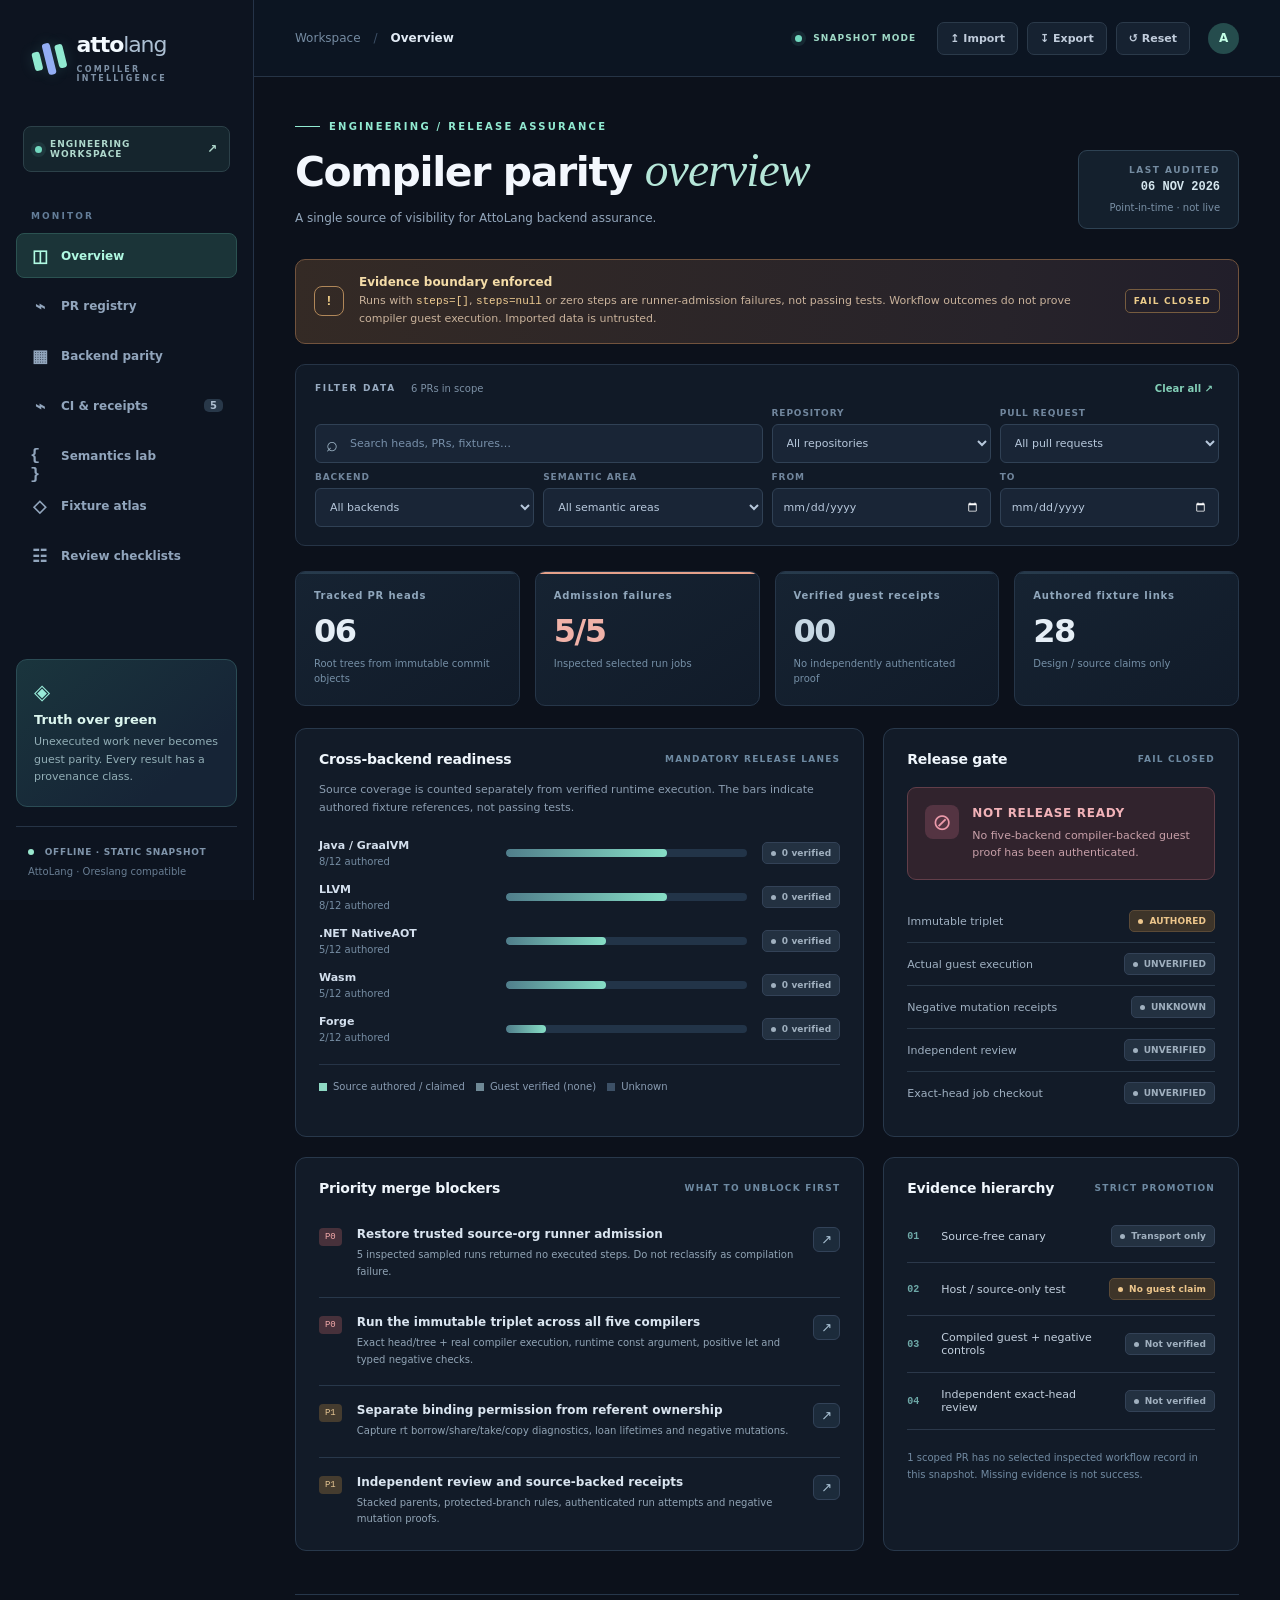
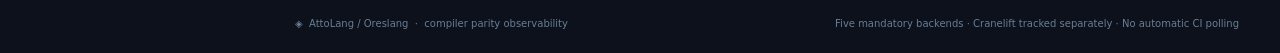
==== immutable-parity/index.html @ 13f642bb "feat(site): add fail-closed AttoLang immutable-default parity dashboard" ====
<!doctype html>
<html lang="en">
<head>
  <meta charset="UTF-8">
  <meta name="viewport" content="width=device-width,initial-scale=1">
  <meta name="theme-color" content="#0b111e">
  <meta name="description" content="AttoLang compiler parity command center. A fail-closed, point-in-time evidence dashboard for five compiler backends.">
  <title>AttoLang · Compiler Parity</title>
  <style>
:root{color-scheme:dark;--bg:#0c111b;--sidebar:#0d1420;--panel:#121b28;--panel2:#172230;--border:#263446;--faint:#6f839a;--muted:#91a4bb;--text:#ced9e8;--white:#f3f7fd;--mint:#91ead1;--cyan:#7cb9e3;--yellow:#eec681;--red:#e89da8;--font:'DM Sans',Inter,system-ui,-apple-system,sans-serif;--mono:'DM Mono',ui-monospace,Consolas,monospace}
*{box-sizing:border-box}html{scroll-behavior:smooth}body{margin:0;background:var(--bg);color:var(--text);font-family:var(--font);font-size:13px;min-width:320px}button,input,select{font:inherit}button{cursor:pointer}button:focus-visible,input:focus-visible,select:focus-visible,a:focus-visible{outline:2px solid var(--mint);outline-offset:3px}h1,h2,h3,p{margin:0}a{color:var(--mint);text-decoration:none}a:hover{text-decoration:underline}code,pre,.hash{font-family:var(--mono)}code{color:#b2dfd1}.shell{min-height:100vh;display:flex}.sidebar{width:254px;min-height:100vh;flex:none;position:sticky;top:0;align-self:flex-start;height:100vh;background:var(--sidebar);border-right:1px solid #253348;padding:33px 16px 23px;display:flex;flex-direction:column;z-index:30}.brand{display:flex;align-items:center;gap:11px;padding:1px 16px 43px}.brand strong{display:block;font-weight:800;font-size:22px;letter-spacing:-1.1px;line-height:1;color:#f3faff}.brand strong span{font-weight:500;color:#adc0d3}.brand small{font-size:8px;letter-spacing:2.2px;font-weight:800;color:#7e91a6;display:block;margin-top:9px}.brandmark{height:37px;width:37px;display:flex;align-items:center;justify-content:center;gap:4px;transform:rotate(-14deg)}.brandmark span{display:block;width:8px;background:var(--mint);border-radius:3px;box-shadow:0 0 14px #78dac42b}.brandmark span:nth-child(1){height:19px}.brandmark span:nth-child(2){height:32px;background:#94aef5}.brandmark span:nth-child(3){height:24px}.workspace-tag{margin:0 7px 39px;padding:12px 11px;font-size:9px;font-weight:800;letter-spacing:1px;border:1px solid #2c4149;border-radius:8px;background:#15252d;color:#afd8cc;display:flex;align-items:center;gap:8px}.pulse{display:inline-block;width:7px;height:7px;border-radius:50%;background:#72d8bf;box-shadow:0 0 0 4px #72d8bf19;flex:none}.mini-chevron{margin-left:auto;font-size:12px}.menu-caption{color:#637d98;font-size:9px;font-weight:800;letter-spacing:2.1px;padding:0 15px 12px}nav{display:flex;flex-direction:column;gap:5px}.nav-item{width:100%;border:1px solid transparent;border-radius:8px;background:none;color:#91a5bc;display:flex;gap:12px;align-items:center;padding:12px 13px;text-align:left;font-size:12px;font-weight:700}.nav-item:hover{background:#1b2a3b;color:white}.nav-item.active{background:#1b3438;border-color:#2b5251;color:#b0f9e2}.nav-item .nav-icon{height:19px;width:19px;display:inline-grid;place-items:center;font-family:var(--mono);font-size:17px}.nav-item small{margin-left:auto;background:#283849;padding:1px 6px;border-radius:5px;color:#aebed0}.sidebar-bottom{margin-top:auto}.side-card{background:linear-gradient(140deg,#1a353d,#162436 76%);border:1px solid #2b4c55;border-radius:11px;padding:20px 17px;color:#adc2ce}.side-card-icon{font-size:21px;color:#98ebd9;margin-bottom:8px}.side-card strong{display:block;color:#dcf6ef;margin-bottom:6px;font-size:13px}.side-card p{font-size:11px;line-height:1.6;color:#92aeb6}.sidebar-foot{border-top:1px solid var(--border);padding:20px 12px 0;margin-top:19px;font-size:9px;font-weight:800;letter-spacing:.65px;color:#7f94aa}.small-dot{display:inline-block;height:6px;width:6px;border-radius:100%;background:#9ae8ce;margin-right:7px}.sidebar-foot small{display:block;margin-top:9px;letter-spacing:0;font-weight:500;font-size:10px;color:#687d92}.main{flex:1;min-width:0}.topbar{height:77px;display:flex;justify-content:space-between;align-items:center;padding:0 clamp(20px,3.2vw,54px);background:#0e1623eb;border-bottom:1px solid var(--border);position:sticky;top:0;z-index:20;backdrop-filter:blur(12px)}.crumbs{display:flex;align-items:center;gap:13px;font-size:12px}.crumb-light{font-weight:500;color:#758ba2}.slash{color:#3d5067}.crumbs b{color:#e2ebf5}.top-right{display:flex;align-items:center;gap:9px}.top-badge{display:flex;align-items:center;gap:11px;font-size:9px;font-weight:800;letter-spacing:1.1px;color:#9fd9c6;margin-right:12px}.top-btn{color:#c0ccdb;border:1px solid #2b3a4a;border-radius:7px;background:#162231;padding:9px 12px;font-size:11px;font-weight:700}.top-btn:hover{background:#223144}.avatar{margin-left:9px;width:31px;height:31px;background:#254c4d;color:#c3ffe6;display:grid;place-items:center;border-radius:50%;font-size:12px;font-weight:800}.mobile-toggle{display:none}.content{max-width:1810px;margin:auto;padding:44px clamp(18px,3.2vw,54px) 25px}.heading{display:flex;justify-content:space-between;align-items:flex-end;gap:22px;margin-bottom:30px}.eyebrow{color:var(--mint);letter-spacing:2.25px;font-size:10px;font-weight:800;display:flex;align-items:center;gap:9px}.eyebrow-bar{height:1px;width:25px;background:var(--mint)}h1{font-size:clamp(28px,3.2vw,43px);letter-spacing:-1.4px;color:var(--white);line-height:1.11;margin-top:12px;font-weight:700}.serif-accent{font-family:'Instrument Serif',Georgia,serif;font-style:italic;font-size:1.16em;font-weight:400;color:#b5e6d8;letter-spacing:-.8px}.heading p{color:#93a6bb;font-size:12px;margin-top:12px;line-height:1.65}.heading-stamp{border:1px solid #2e4253;background:#14202d;border-radius:9px;padding:14px 18px;min-width:161px;text-align:right}.heading-stamp span{font-size:9px;letter-spacing:1.5px;font-weight:800;color:#748ba0;display:block}.heading-stamp strong{color:#d5e6ee;font-family:var(--mono);font-size:12px;display:block;margin:5px 0}.heading-stamp small{color:#7a90a6;font-size:10px}.warning{border:1px solid #72533d;background:linear-gradient(95deg,#342a25,#27232a 75%,#211e2a);border-radius:10px;padding:15px 18px;display:flex;gap:15px;align-items:center;margin-bottom:20px}.warning-glyph{width:30px;height:30px;border:1px solid #b08759;color:#f1ce88;border-radius:8px;display:grid;place-items:center;font-weight:800;font-family:var(--mono);flex:none}.warning strong{font-size:12px;color:#f4dca8;display:block;margin-bottom:3px}.warning p{font-size:11px;color:#c9b29b;line-height:1.6}.warning code{color:#f0cd94}.warning-state{font-size:9px;font-weight:800;letter-spacing:1.2px;color:#eccc8b;border:1px solid #765c3f;border-radius:5px;padding:6px 8px;margin-left:auto;white-space:nowrap}.filter-panel{background:#111a27;border:1px solid var(--border);padding:17px 19px 18px;border-radius:10px;margin-bottom:25px}.filter-panel-head{display:flex;align-items:center;justify-content:space-between;margin-bottom:13px}.filter-panel-head>div{display:flex;gap:15px;align-items:center}.filter-panel-head b{font-size:9px;letter-spacing:1.7px;color:#98abc1}.filter-panel-head span{font-size:10px;color:#7c90a5}.text-btn{border:0;background:none;color:#83cfb7;font-size:10px;font-weight:700}.filters{display:grid;grid-template-columns:minmax(175px,1.45fr) repeat(4,minmax(122px,1fr)) repeat(2,minmax(113px,.8fr));gap:9px}.filters label{min-width:0;position:relative}.filters label>span:not(.search-field span){font-size:9px;font-weight:700;color:#71869d;letter-spacing:.9px;display:block;margin-bottom:6px}.filters select,.filters input{background:#192536;color:#b7c8dc;border:1px solid #304155;border-radius:6px;outline:none;width:100%;height:39px;padding:0 10px;min-width:0;font-size:11px}.filters input[type='date']{color-scheme:dark}.search-field{align-self:end;position:relative}.search-field span{position:absolute;left:11px;top:8px;font-size:20px;line-height:24px;color:#9cb3c4}.search-field input{padding-left:34px}.filters input::placeholder{color:#7890aa}.metrics{display:grid;grid-template-columns:repeat(4,minmax(0,1fr));gap:15px;margin-bottom:22px}.metric{border:1px solid #263649;border-radius:10px;background:linear-gradient(145deg,#162332,#111b29);padding:21px 22px;min-height:133px;position:relative;overflow:hidden}.metric:before{content:'';position:absolute;top:0;left:0;right:0;height:2px;background:#5e89a33b}.metric.danger:before{background:#e5a18a}.metric-label{font-size:10px;letter-spacing:.8px;font-weight:750;color:#8fa6bb}.metric strong{display:block;color:#e5eef6;font-size:36px;line-height:1.16;letter-spacing:-1.5px;margin:12px 0 6px;font-weight:700}.metric.danger strong{color:#f1b3a9}.metric.muted strong{color:#c6d7e3}.metric-detail{font-size:10px;color:#758fa6;line-height:1.55}.dashboard-grid{display:grid;grid-template-columns:1.6fr 1fr;gap:19px}.surface{border:1px solid #28384b;border-radius:11px;background:var(--panel);min-width:0;padding:22px 23px}.surface.wide{min-width:0}.section-head{display:flex;align-items:center;justify-content:space-between;gap:14px;margin-bottom:14px}.section-head h2{font-size:14px;font-weight:750;letter-spacing:-.2px;color:#eff6fc}.section-head>span{font-size:9px;color:#6e8aa2;letter-spacing:1.2px;font-weight:800;text-align:right}.helper-text{color:#8b9db0;font-size:11px;line-height:1.65;margin-bottom:18px}.backend-bars{display:flex;flex-direction:column;gap:16px;margin-top:22px}.backend-bar-row{display:grid;grid-template-columns:minmax(122px,1fr) minmax(80px,1.4fr) auto;gap:15px;align-items:center}.backend-bar-name{display:flex;flex-direction:column;gap:4px;color:#d3dfed;font-size:11px;font-weight:700}.bar-sub{font-size:10px;color:#768da3;font-weight:400}.bar-track{height:8px;background:#223448;border-radius:5px;overflow:hidden}.bar-track span{display:block;height:100%;background:linear-gradient(90deg,#507e8b,#86dec6);border-radius:5px}.chip{display:inline-flex;gap:6px;align-items:center;white-space:nowrap;max-width:100%;font-weight:750;font-size:9px;letter-spacing:.1px;padding:5px 8px;border:1px solid transparent;border-radius:5px}.chip i{height:5px;width:5px;display:inline-block;background:currentColor;border-radius:50%;flex:none}.chip.unknown{background:#233141;color:#a0b0bf;border-color:#334257}.chip.bad{background:#3d2a33;color:#f4a8b6;border-color:#613e4d}.chip.warn{background:#3d3429;color:#edc68c;border-color:#5b4a37}.chip.info{background:#253b43;color:#95d4e4;border-color:#385765}.card-bottom-note{border-top:1px solid #263447;margin-top:21px;padding-top:16px;display:flex;gap:11px;flex-wrap:wrap;align-items:center;font-size:10px;color:#899cb2}.legend-box{height:8px;width:8px;display:inline-block;margin-right:-5px}.legend-box.authored{background:#8ed9c4}.legend-box.verified{background:#6f8996}.legend-box.notknown{background:#3c5066}.gate-hero{border:1px solid #623e49;background:#31232d;border-radius:9px;padding:17px;display:flex;align-items:flex-start;gap:13px;margin:20px 0}.gate-symbol{width:34px;height:34px;border-radius:8px;color:#eb9aaa;background:#543442;display:grid;place-items:center;font-size:23px;flex:none}.gate-hero strong{color:#f1b2b8;font-size:12px;letter-spacing:.7px}.gate-hero p{color:#c79fa8;font-size:11px;margin-top:7px;line-height:1.6}.gate-lines{display:flex;flex-direction:column}.keyline{display:flex;align-items:center;justify-content:space-between;gap:8px;padding:10px 0;border-bottom:1px solid #283747}.keyline:last-child{border:0}.keyline>span:first-child{color:#9fb0c1;font-size:11px}.below{margin-top:20px}.tasks{margin-top:5px}.task{display:flex;align-items:flex-start;gap:15px;border-bottom:1px solid #28384b;padding:17px 0}.task:last-child{border-bottom:0;padding-bottom:0}.priority{display:block;border-radius:4px;padding:4px 6px;font-size:9px;font-family:var(--mono);font-weight:500;flex:none;margin-top:1px}.priority.p0{color:#f4aaab;background:#47313b}.priority.p1{color:#e8c794;background:#453c2f}.task>div{flex:1}.task strong{display:block;color:#dae5f0;font-size:12px;margin-bottom:6px}.task p{color:#91a4b5;font-size:10px;line-height:1.65}.arrow-btn{background:#1c2b3b;color:#a9c1d4;border:1px solid #324258;border-radius:6px;padding:4px 7px}.hierarchy{display:flex;flex-direction:column}.hierarchy>div{display:grid;grid-template-columns:24px minmax(90px,1fr) auto;align-items:center;gap:10px;padding:15px 0;border-bottom:1px solid #2b384a}.hierarchy>div b{font-size:10px;font-family:var(--mono);color:#6ea9a8}.hierarchy>div span:not(.chip){font-size:11px;color:#c2cfdd}.fineprint{color:#718aa1;font-size:10px;line-height:1.65;margin-top:20px}.table-surface{padding:23px 0 12px}.table-surface>.section-head,.table-surface>.helper-text,.matrix-legend{margin-left:23px;margin-right:23px}.table-scroll{overflow:auto}.table-scroll table{width:100%;border-collapse:collapse;text-align:left;min-width:820px}.table-scroll th{font-size:9px;letter-spacing:1px;font-weight:800;color:#8093a9;background:#172432;padding:14px 15px;border-top:1px solid #304053;border-bottom:1px solid #304053}.table-scroll td{font-size:11px;padding:17px 15px;border-bottom:1px solid #263549;vertical-align:middle;color:#b6c5d4}.table-scroll tr:last-child td{border-bottom:0}.table-scroll tr.clickable{cursor:pointer}.table-scroll tr.clickable:hover td{background:#1b2938}.table-scroll td strong{display:block;color:#e2ebf3;font-size:11px;margin-bottom:3px;font-weight:750}.table-scroll td small{display:block;color:#7e94ac;font-size:10px;line-height:1.5;max-width:275px}.table-secondary{color:#8bd9c1;font-family:var(--mono)}.backend-tag{padding:5px 7px;background:#223343;border-radius:5px;color:#b8cede;display:inline-block;font-size:10px;white-space:nowrap}.hash{font-size:11px;color:#9cdbc9;font-weight:500;white-space:nowrap}.arrow-cell{color:#7bb8ac;font-size:16px}.slim-explainer{margin:17px 0 0;padding:16px;color:#8299ac;font-size:11px;border:1px solid #263b43;border-radius:8px;background:#15232d}.slim-explainer strong{color:#b6d9d2}.matrix-legend{display:flex;gap:9px;margin-bottom:18px;flex-wrap:wrap}.matrix-table{min-width:1050px!important}.matrix-table th:not(:first-child){text-align:center;min-width:115px}.matrix-table th small{display:block;font-size:8px;color:#678da1;margin-top:5px}.matrix-table td:not(:first-child){text-align:center}.matrix-table td:first-child{min-width:242px}.note-cards{display:grid;grid-template-columns:repeat(3,1fr);gap:17px;margin-top:18px}.note-cards>div{border:1px solid #2a3a48;background:#131e2c;border-radius:9px;padding:18px}.note-cards strong{display:block;font-size:11px;color:#e0ecf5;margin-bottom:8px}.note-cards p{font-size:10px;color:#8b9db0;line-height:1.6}.compact-metrics .metric{min-height:126px}.bad-number{font-family:var(--mono);color:#efacb5!important}.evidence-columns{display:grid;grid-template-columns:repeat(3,1fr);gap:18px;margin-top:19px}.evidence-columns .surface{min-height:225px}.empty-state{text-align:center;padding:20px 6px 14px}.empty-state>span{display:block;font-size:28px;color:#678d98;margin:0 auto 15px}.empty-state strong{color:#cadce7;display:block;font-size:12px}.empty-state p{color:#8da1b4;font-size:11px;line-height:1.6;margin-top:7px}.empty{padding:25px;text-align:center;color:#7e94a8}.semantics-intro{padding:26px 28px 28px;border:1px solid #34514e;border-radius:12px;background:radial-gradient(ellipse at right top,#20504b 0,#182f34 24%,#14242d 63%)}.intro-label{font-family:var(--mono);font-size:9px;color:#91dcca;letter-spacing:2px}.semantics-intro h2{font-size:27px;line-height:1.2;color:#eefaf6;letter-spacing:-.7px;margin:12px 0 10px}.semantics-intro em{font-family:'Instrument Serif',Georgia,serif;color:#a4f2dd;font-weight:400;font-size:1.15em}.semantics-intro>p{font-size:12px;color:#9cbdc2;line-height:1.7;max-width:760px}.equivalence-cards{display:grid;grid-template-columns:repeat(3,1fr);gap:14px;margin-top:25px}.eq-card{border:1px solid #375955;background:#182e34cb;border-radius:9px;padding:19px}.eq-num{font-size:9px;font-weight:800;letter-spacing:1px;color:#8ac0b4}.eq-card pre{background:#0f2026;border:1px solid #2b4f4b;padding:14px;margin:15px 0 12px;overflow:auto;border-radius:6px;color:#bfe9db;font-size:12px;white-space:pre-wrap}.eq-card p{font-size:10px;color:#a4bfc4;line-height:1.55;min-height:46px;margin-bottom:14px}.semantic-switch{display:flex;gap:6px;margin:16px 0;flex-wrap:wrap}.semantic-switch button{padding:9px 11px;background:#1e2b3a;border:1px solid #334253;border-radius:6px;color:#9db2c7;font-size:10px;font-weight:700}.semantic-switch button.selected{color:#bbf8e3;border-color:#47796e;background:#29453f}.semantic-detail{display:grid;grid-template-columns:1fr 1fr;gap:22px;align-items:center}.code-panel{background:#0c1622;border:1px solid #273c4d;border-radius:7px;overflow:hidden}.code-head{padding:10px 13px;display:flex;justify-content:space-between;background:#172536;border-bottom:1px solid #2a4153;color:#708ba1;font-size:9px;font-weight:800;letter-spacing:1px}.code-panel pre{color:#b9e8d4;padding:19px;font-size:11px;line-height:1.95;white-space:pre-wrap;overflow:auto;margin:0;min-height:155px}.semantic-text h3{color:#e4eff5;font-size:15px;margin-bottom:12px}.semantic-text p{color:#9fb2c3;font-size:11px;line-height:1.8}.semantic-expected{border-top:1px solid #2b3d4e;margin-top:24px;padding-top:13px;font-size:9px;font-weight:800;letter-spacing:1px;color:#7caeaa}.semantic-expected span{display:block;margin-top:8px;font-weight:500;letter-spacing:0;color:#c9a980;font-size:10px}.semantic-asserts>div{display:flex;gap:11px;align-items:flex-start;padding:13px 0;border-bottom:1px solid #27374a}.semantic-asserts>div:last-child{border:0}.semantic-asserts>div span{width:23px;height:23px;border-radius:6px;background:#24403d;color:#a0e8d6;display:grid;place-items:center;flex:none}.semantic-asserts>div:nth-child(n+3) span{background:#45303b;color:#efa5b2}.semantic-asserts strong{font-size:11px;display:block;margin-bottom:4px;color:#deebf1}.semantic-asserts p{font-size:10px;color:#89a0b4;line-height:1.5}.fixture-grid{display:grid;grid-template-columns:repeat(3,minmax(0,1fr));gap:13px;padding:0 23px 14px}.fixture-card{background:#172333;border:1px solid #2d4052;color:inherit;border-radius:9px;min-width:0;padding:18px;text-align:left;display:flex;flex-direction:column;min-height:238px}.fixture-card:hover{background:#203244;border-color:#47776d}.fixture-top{display:flex;justify-content:space-between;align-items:center;gap:8px}.fixture-id{font-size:10px;color:#8ed9c7;font-family:var(--mono)}.fixture-card h3{font-size:13px;color:#e0ebf6;margin:14px 0 13px}.fixture-card pre{font-size:10px;line-height:1.75;color:#c1d5d9;background:#0f1b28;padding:14px;border:1px solid #2c3d4d;border-radius:6px;white-space:pre-wrap;word-break:break-word;flex:1;margin:0}.fixture-bottom{display:flex;justify-content:space-between;gap:11px;color:#839eb1;font-size:10px;margin-top:14px}.fixture-bottom span:last-child{font-size:16px;color:#97d8cd}.checklist-intro{padding:19px;border:1px solid #315146;background:#142b2c;border-radius:9px;margin-bottom:19px;display:flex;justify-content:space-between;gap:17px;align-items:center}.checklist-intro strong{color:#d9f4ed;font-size:12px}.checklist-intro p{color:#8bbab4;font-size:11px;line-height:1.65;margin-top:6px}.checklist-grid{display:grid;grid-template-columns:repeat(2,minmax(0,1fr));gap:18px}.checklist{padding:22px}.checklist-top{display:flex;align-items:flex-start;justify-content:space-between;gap:10px}.checklist-icon{font-size:19px;color:#8ee3cc;margin-bottom:9px}.checklist h2{font-size:14px;color:#edf5fa}.checklist p{font-size:10px;color:#8fa3b6;margin-top:7px}.check-progress{height:4px;background:#28394b;border-radius:6px;overflow:hidden;margin:22px 0 10px}.check-progress span{background:#83d7ba;height:100%;display:block}.check-items{display:flex;flex-direction:column}.check-item{padding:13px 0;border-bottom:1px solid #283647;display:flex;gap:11px;align-items:flex-start;color:#b3c2d1;font-size:11px;line-height:1.6;cursor:pointer}.check-item:last-child{border:0}.check-item input{accent-color:#8ad9c3;margin:2px 0 0;flex:none}.check-item input:checked+span{color:#8ca6a1;text-decoration:line-through}footer{border-top:1px solid #27374b;padding-top:23px;margin-top:43px;display:flex;justify-content:space-between;gap:16px;color:#677e96;font-size:10px}.overlay{position:fixed;inset:0;background:#050a10c4;z-index:39;backdrop-filter:blur(3px)}[hidden]{display:none!important}.drawer{position:fixed;z-index:40;background:#101a28;width:min(530px,100vw);height:100vh;overflow:auto;top:0;right:0;box-shadow:-25px 0 75px #0008;border-left:1px solid #3a4d60}.drawer-open{overflow:hidden}.drawer-top{padding:22px 27px;display:flex;align-items:center;justify-content:space-between;border-bottom:1px solid #2c3c50}.drawer-kicker{font-family:var(--mono);color:#7da99e;font-size:10px;letter-spacing:1px}.close-btn{font-size:24px;line-height:1;background:#1b2d3e;color:#b9cbdb;border:1px solid #33475c;border-radius:8px;height:32px;width:34px}.drawer-body{padding:29px 27px 45px}.drawer-heading .drawer-breadcrumb{color:#77aeab;font-size:10px;letter-spacing:1px;font-weight:750}.drawer-heading h2{font-size:30px;color:#eff7fb;margin:12px 0}.drawer-heading p{color:#a5b7c7;font-size:13px;line-height:1.65;margin-bottom:17px}.detail-section{border-top:1px solid #2c3c50;padding-top:21px;margin-top:24px}.detail-section h3{font-size:13px;color:#e4f0f7;margin-bottom:16px}.detail-section>label{color:#91a2b5;font-size:10px;font-weight:750;letter-spacing:.7px;display:flex;justify-content:space-between;margin:17px 0 8px}.detail-section>label>span{color:#71899f;font-weight:500}.copy-value{padding:13px 12px;background:#0d1824;border:1px solid #2a3c4e;border-radius:7px;word-break:break-all;font-size:10px}.detail-fine{font-size:10px;color:#8da2b4;line-height:1.8;margin-top:14px}.blockers{padding-left:18px;margin:0;color:#b3c3d2;font-size:11px;line-height:2}.drawer-run{padding:13px;background:#1c2a3b;margin-bottom:8px;border-radius:7px}.drawer-run p{font-size:10px;color:#95a9b9;margin-top:6px}.drawer-actions{padding-top:28px}.drawer-actions a{display:inline-flex;padding:11px 14px;border-radius:8px;color:#0c2926;background:#93e7cf;font-weight:800;font-size:12px}.detail-rows{display:flex;flex-direction:column}.detail-rows div{display:flex;align-items:center;justify-content:space-between;gap:10px;padding:10px 0;border-bottom:1px solid #2b3e50}.detail-rows span{color:#98acbe;font-size:11px}.detail-rows b{font-size:10px;color:#dbe7f3;max-width:60%;text-align:right}.drawer-code pre{min-height:70px}.fixture-association{display:flex;align-items:center;justify-content:space-between;padding:13px 0;border-bottom:1px solid #2a3d50;gap:10px}.fixture-association strong,.fixture-association small{display:block}.fixture-association strong{font-size:11px}.fixture-association small{font-size:10px;color:#819aae;margin-top:4px}.toast{position:fixed;bottom:27px;left:50%;transform:translate(-50%,30px);background:#25483f;color:#dbfff3;border:1px solid #4c8a77;border-radius:8px;padding:13px 18px;z-index:50;opacity:0;pointer-events:none;transition:all .2s;font-size:12px;box-shadow:0 14px 45px #0008}.toast.show{opacity:1;transform:translate(-50%,0)}
@media(max-width:1380px){.filters{grid-template-columns:repeat(4,minmax(0,1fr))}.search-field{grid-column:span 2}.metric{padding:18px}.metric strong{font-size:32px}}@media(max-width:1100px){.sidebar{width:218px;padding-left:12px;padding-right:12px}.dashboard-grid{grid-template-columns:1fr}.evidence-columns{grid-template-columns:1fr 1fr}.fixture-grid{grid-template-columns:1fr 1fr}.semantic-detail{grid-template-columns:1fr 1fr}.heading-stamp{min-width:130px}.top-badge{display:none}}@media(max-width:940px){.sidebar{position:fixed;left:0;top:0;bottom:0;transform:translateX(-100%);transition:transform .2s;width:255px}.sidebar.open{transform:translateX(0);box-shadow:15px 0 50px #0009}.mobile-toggle{display:inline-block;background:#1e2d3c;border:1px solid #334758;color:#b0c7cf;border-radius:6px;padding:6px 10px}.topbar{height:68px}.content{padding-top:28px}.top-badge{display:none}}@media(max-width:690px){.heading{align-items:flex-start}.heading-stamp{display:none}.content{padding:24px 17px}.filters{grid-template-columns:1fr 1fr}.search-field{grid-column:span 2}.metrics{grid-template-columns:1fr 1fr}.metric{min-height:115px}.metric strong{font-size:27px}.equivalence-cards{grid-template-columns:1fr}.semantic-detail{grid-template-columns:1fr}.evidence-columns{grid-template-columns:1fr}.fixture-grid{grid-template-columns:1fr}.note-cards{grid-template-columns:1fr}.checklist-grid{grid-template-columns:1fr}.topbar{padding:0 15px}.top-right{gap:5px}.top-btn{padding:8px;font-size:11px}.top-btn span{display:none}.avatar{display:none}.warning-state{display:none}.warning{align-items:flex-start}.backend-bar-row{grid-template-columns:115px minmax(40px,1fr) auto;gap:8px}.card-bottom-note{gap:9px}.checklist-intro{align-items:flex-start;flex-direction:column}footer{flex-direction:column}.semantics-intro{padding:20px}.semantics-intro h2{font-size:25px}}@media(max-width:430px){.metrics{gap:8px}.metric{padding:13px}.metric-label{font-size:9px}.metric-detail{font-size:9px}.filters{gap:8px}.surface{padding:16px}.table-surface{padding:20px 0 8px}.table-surface>.section-head,.table-surface>.helper-text,.matrix-legend{margin-left:15px;margin-right:15px}.fixture-grid{padding:0 14px 12px}.brand{padding-bottom:31px}}

</style>
</head>
<body>
<div class="shell">
  <aside id="sidebar" class="sidebar" aria-label="Main navigation">
    <div class="brand"><div class="brandmark"><span></span><span></span><span></span></div><div><strong>atto<span>lang</span></strong><small>COMPILER INTELLIGENCE</small></div></div>
    <div class="workspace-tag"><span class="pulse"></span> ENGINEERING WORKSPACE <span class="mini-chevron">↗</span></div>
    <div class="menu-caption">MONITOR</div>
    <nav id="nav" aria-label="Dashboard pages"></nav>
    <div class="sidebar-bottom">
      <div class="side-card"><div class="side-card-icon">◈</div><strong>Truth over green</strong><p>Unexecuted work never becomes guest parity. Every result has a provenance class.</p></div>
      <div class="sidebar-foot"><span class="small-dot"></span> OFFLINE · STATIC SNAPSHOT <small>AttoLang · Oreslang compatible</small></div>
    </div>
  </aside>
  <main class="main">
    <header class="topbar">
      <div class="crumbs"><button class="mobile-toggle" id="menuToggle" aria-label="Toggle menu">☰</button><span class="crumb-light">Workspace</span><span class="slash">/</span><b id="crumb">Overview</b></div>
      <div class="top-right"><span class="top-badge"><span class="pulse"></span> SNAPSHOT MODE</span><button id="importBtn" class="top-btn" title="Import an untrusted JSON snapshot">↥ <span>Import</span></button><button id="exportBtn" class="top-btn" title="Export this filtered dataset">↧ <span>Export</span></button><button id="resetBtn" class="top-btn reset-btn">↺ <span>Reset</span></button><div class="avatar" title="AttoLang engineering workspace">A</div><input type="file" id="importFile" accept="application/json,.json" hidden></div>
    </header>
    <div class="content">
      <section class="heading"><div><div class="eyebrow"><span class="eyebrow-bar"></span> ENGINEERING / RELEASE ASSURANCE</div><h1 id="pageTitle">Compiler parity <span class="serif-accent">overview</span></h1><p id="pageDescription">One evidence surface for compiler heads, CI execution and language semantics.</p></div><div class="heading-stamp"><span>LAST AUDITED</span><strong>06 NOV 2026</strong><small>Point-in-time · not live</small></div></section>
      <div class="warning" role="note"><div class="warning-glyph">!</div><div><strong>Evidence boundary enforced</strong><p>Runs with <code>steps=[]</code>, <code>steps=null</code> or zero steps are runner-admission failures, not passing tests. Workflow outcomes do not prove compiler guest execution. Imported data is untrusted.</p></div><span class="warning-state">FAIL CLOSED</span></div>
      <section class="filter-panel" aria-label="Global filters"><div class="filter-panel-head"><div><b>FILTER DATA</b><span id="filterCount">All records</span></div><button id="clearFilters" class="text-btn">Clear all ↗</button></div><div class="filters"><label class="search-field"><span>⌕</span><input id="searchFilter" type="search" placeholder="Search heads, PRs, fixtures…" aria-label="Search"></label><label><span>REPOSITORY</span><select id="repoFilter"></select></label><label><span>PULL REQUEST</span><select id="prFilter"></select></label><label><span>BACKEND</span><select id="backendFilter"></select></label><label><span>SEMANTIC AREA</span><select id="areaFilter"></select></label><label><span>FROM</span><input type="date" id="fromFilter"></label><label><span>TO</span><input type="date" id="toFilter"></label></div></section>
      <section id="view" aria-live="polite"></section>
      <footer><div>◈ &nbsp;AttoLang / Oreslang &nbsp;·&nbsp; compiler parity observability</div><div>Five mandatory backends · Cranelift tracked separately · No automatic CI polling</div></footer>
    </div>
  </main>
</div>
<div class="overlay" id="overlay" hidden></div>
<aside class="drawer" id="drawer" hidden aria-label="Evidence detail" role="dialog" aria-modal="true"><div id="drawerContent"></div></aside>
<div class="toast" id="toast" role="status" aria-live="polite"></div>
<script>
/* Shared, dependency-free evidence policy. Fail closed, including on untrusted imports. */
(function(root){
  'use strict';
  function isSha(x){return typeof x==='string'&&/^[0-9a-f]{40}$/i.test(x)}
  function day(x){if(typeof x!=='string'||!/^[0-9]{4}-[0-9]{2}-[0-9]{2}$/.test(x))return null;const d=new Date(x+'T00:00:00.000Z');return Number.isFinite(+d)&&d.toISOString().slice(0,10)===x?x:null}
  function classifyJob(job){
    if(!job||!Object.prototype.hasOwnProperty.call(job,'steps'))return {code:'UNINSPECTED',label:'Steps uninspected',kind:'unknown'};
    const steps=job.steps;
    if(steps===null||steps===0||(Array.isArray(steps)&&steps.length===0))return {code:'RUNNER_ADMISSION_FAILURE',label:'Runner admission failed',kind:'bad'};
    if(!Array.isArray(steps))return {code:'INVALID_STEP_RECORD',label:'Invalid step record',kind:'bad'};
    if(steps.some(s=>!s||typeof s!=='object'))return {code:'INVALID_STEP_RECORD',label:'Invalid step record',kind:'bad'};
    const started=steps.filter(s=>typeof s.started_at==='string'&&Number.isFinite(Date.parse(s.started_at))).length;
    if(started===0)return {code:'STEP_RECORDS_ONLY',label:'Unverified execution',kind:'warn'};
    if(started!==steps.length)return {code:'PARTIAL_STEP_RECORDS',label:'Partial execution records',kind:'warn'};
    return {code:'STEPS_EXECUTED_ONLY',label:'Steps observed · guest unverified',kind:'info'};
  }
  function classifyRun(run){
    if(!run||!Array.isArray(run.jobs)||run.jobs.length===0)return {code:'UNINSPECTED',label:'Jobs uninspected',kind:'unknown'};
    const classes=run.jobs.map(classifyJob);
    if(classes.some(s=>s.code==='RUNNER_ADMISSION_FAILURE'))return {code:'RUNNER_ADMISSION_FAILURE',label:'Runner admission failed',kind:'bad'};
    if(classes.some(s=>s.kind==='bad'))return {code:'INVALID_STEP_RECORD',label:'Invalid job evidence',kind:'bad'};
    if(classes.some(s=>s.kind==='unknown'))return {code:'UNINSPECTED',label:'Jobs uninspected',kind:'unknown'};
    if(classes.some(s=>s.kind==='warn'))return {code:'PARTIAL',label:'Execution not established',kind:'warn'};
    return {code:'STEPS_EXECUTED_ONLY',label:'Steps observed · guest unverified',kind:'info'};
  }
  function receiptStatus(r){
    // No remote attestation channel exists on this static site. A JSON file can only assert claims.
    if(!r)return {code:'MISSING',label:'No authenticated receipt',kind:'unknown'};
    return {code:'UNTRUSTED_CLAIM',label:'Imported receipt claim · unverified',kind:'warn'};
  }
  function prGate(p, runs){
    if(!p||!isSha(p.head)||!isSha(p.tree))return {code:'BLOCKED',label:'Identity not established',kind:'bad'};
    if(p.draft||p.mergeable===false)return {code:'BLOCKED',label:'Review / merge blocked',kind:'bad'};
    if(!runs||!runs.length||runs.some(r=>classifyRun(r).code!=='STEPS_EXECUTED_ONLY'))return {code:'BLOCKED',label:'CI evidence blocked',kind:'bad'};
    return {code:'REVIEW_REQUIRED',label:'Guest + review unverified',kind:'warn'};
  }
  const exposed={isSha,day,classifyJob,classifyRun,receiptStatus,prGate};
  if(typeof module!=='undefined'&&module.exports)module.exports=exposed;
  root.ATTO_POLICY=exposed;
})(typeof window!=='undefined'?window:globalThis);

</script>
<script>
/* Connected-GitHub metadata checked 2026-11-06 (UTC). Frozen snapshot, not a live polling result.
   Heads and trees were read separately via GitHub PR metadata + git commit tree objects.
   Workflow rows are selected inspected samples, not exhaustive Actions history. */
window.ATTO_DATA={
  schemaVersion:2,
  snapshotDate:'2026-11-06',
  snapshotSource:'GitHub-connected PR metadata, Git root-tree GET and selected workflow-job GET. No independent source checkout or guest attestation.',
  backends:[
    {id:'java',name:'Java / GraalVM',label:'JVM & native-image',kind:'mandatory'},
    {id:'llvm',name:'LLVM',label:'Native codegen',kind:'mandatory'},
    {id:'net',name:'.NET NativeAOT',label:'CIL & AOT',kind:'mandatory'},
    {id:'wasm',name:'Wasm',label:'wasm32 runtime',kind:'mandatory'},
    {id:'forge',name:'Forge',label:'Independent compiler',kind:'mandatory'},
    {id:'cranelift',name:'Cranelift',label:'Distinct optional lane',kind:'optional'}
  ],
  prs:[
    {id:'java-2577',repo:'ores-truffle-oreslang/oreslang-source.java',pr:2577,backend:'java',area:'Immutable bindings',title:'Graal runtime-const triplet, mutable-let guest and semantic readonly diagnostics',head:'12e3437acd65d54522ee4f6fa06d1e38394254fa',tree:'4bd5907144aad97a7225fd486e91e53ab9d95b4a',updated:'2026-11-06T22:01:02Z',draft:true,mergeable:true,parent:'Java #2449',coverage:['idb-01','idb-02','idb-03','idb-04','idb-05','idb-06','idb-07','idb-08'],next:'Execute exact-head Graal JUnit guest with runtime initializer and negative checker diagnostics.'},
    {id:'llvm-1451',repo:'ores-truffle-oreslang/oreslang-source.llvm',pr:1451,backend:'llvm',area:'Immutable bindings',title:'Immutable diagnostic oracle plus runtime-const linked guest',head:'774f3932b486b88bad8a111d07b0913166e25e40',tree:'8ea8af445347ab1af2bf12dfea8089fbe426aea8',updated:'2026-11-06T22:01:29Z',draft:true,mergeable:true,parent:'LLVM #1301',coverage:['idb-01','idb-02','idb-03','idb-04','idb-05','idb-06','idb-07','idb-08'],next:'Run real parser → IR → Clang link → executable with dynamic runtime const and checked rejection diagnostics.'},
    {id:'net-377',repo:'ores-truffle-oreslang/oreslang-source.net',pr:377,backend:'net',area:'Immutable bindings',title:'Runtime const and readonly equivalence in structured CFG/CIL interpreter',head:'edf1866b907ab5c194fb95c9113aeba08149e8d1',tree:'d036811e511bcfc7560a3532a2fa3cdd5a3a6cab',updated:'2026-11-06T22:03:12Z',draft:true,mergeable:true,parent:'.NET #282',coverage:['idb-01','idb-02','idb-03','idb-04','idb-08'],next:'Execute structured CIL runtime-const tests and distinct NativeAOT binary proof; tests are not production semantics.'},
    {id:'wasm-400',repo:'ores-truffle-oreslang/oreslang-source.wasm',pr:400,backend:'wasm',area:'Immutable bindings',title:'Runtime const guest, mutable let and semantic readonly diagnostics',head:'2b74b28223f2df68a03a9adb513da62ccb587fb9',tree:'91f6b14ea4274796d0ca738105fe414df61ce182',updated:'2026-11-06T22:01:04Z',draft:true,mergeable:true,parent:'Merged Wasm #227',coverage:['idb-01','idb-04','idb-05','idb-06','idb-08'],next:'Require real pinned LLVM compiler; run Wasm guest 8n runtime-const and 8n mutable-let controls.'},
    {id:'forge-171',repo:'ores-truffle-oreslang/oreslang-source.forge',pr:171,backend:'forge',area:'Immutable bindings',title:'Immutable i64 locals, native calls and parity ledger',head:'98f2dee45bec71056310785deb1db1e58cb42129',tree:'0f73a760b4879c78ad8353166bcb389d5ffc7e74',updated:'2026-11-06T22:02:53Z',draft:true,mergeable:false,parent:'Standalone Forge compiler lane',coverage:['idb-01','idb-05'],next:'Reconcile with current main, run independent Forge compiler source tests and native guest; do not substitute Cranelift.'},
    {id:'conf-490',repo:'ores-truffle-oreslang/oreslang-platform-conformance',pr:490,backend:'multi',area:'Immutable bindings',title:'Runtime const, independent Forge lane and exact-head immutable receipts',head:'ab01c1ca2c955f759743e66367d2ef29099df1d4',tree:'418379ad0412c339b083bfc3eb3b346b41c8d901',updated:'2026-11-06T21:59:26Z',draft:true,mergeable:true,parent:'Conformance contract',coverage:['idb-01','idb-02','idb-03','idb-04','idb-05','idb-06','idb-07','idb-08','idb-11'],next:'Validate canonical 32-case corpus, kill forged receipt mutations, and require independent exact-head guest proofs.'}
  ],
  runs:[
    {id:'run-java',prId:'java-2577',run:42301296139,job:128179468736,name:'Graal conformance contract',jobName:'conformance',conclusion:'failure',attempt:null,headVerified:false,sourceCheckout:false,kind:'COMPILER_CANDIDATE',jobs:[{id:128179468736,name:'conformance',steps:null}]},
    {id:'run-llvm',prId:'llvm-1451',run:42301417144,job:128179867783,name:'LLVM compiler and native execution',jobName:'llvm-smoke',conclusion:'failure',attempt:null,headVerified:false,sourceCheckout:false,kind:'COMPILER_CANDIDATE',jobs:[{id:128179867783,name:'llvm-smoke',steps:null}]},
    {id:'run-net',prId:'net-377',run:42300694859,job:128177383981,name:'Strict .NET Linux x64 Native AOT',jobName:'linux-x64-compiler-and-app',conclusion:'failure',attempt:null,headVerified:false,sourceCheckout:false,kind:'COMPILER_CANDIDATE',jobs:[{id:128177383981,name:'linux-x64-compiler-and-app',steps:null}]},
    {id:'run-wasm',prId:'wasm-400',run:42301327153,job:128179571308,name:'Wasmtime AOT draft checks',jobName:'aot',conclusion:'failure',attempt:null,headVerified:false,sourceCheckout:false,kind:'COMPILER_CANDIDATE',jobs:[{id:128179571308,name:'aot',steps:null}]},
    {id:'run-conf',prId:'conf-490',run:42301160375,job:128179015589,name:'five-backend-scalar-receipt-host-only',jobName:'structural-receipts',conclusion:'failure',attempt:null,headVerified:false,sourceCheckout:false,kind:'HOST_ONLY',jobs:[{id:128179015589,name:'structural-receipts',steps:null}]}
  ],
  fixtures:[
    {id:'idb-01',label:'Implicit immutable local',area:'Immutable bindings',expect:'Accept · prints 7',kind:'positive',source:'int x = 7;\nprint(x);',description:'Typed declaration defaults to immutable binding.'},
    {id:'idb-02',label:'Inferred const local',area:'Immutable bindings',expect:'Accept · prints 7',kind:'positive',source:'const x = 7;\nprint(x);',description:'Explicit const is equivalent to typed implicit immutable binding.'},
    {id:'idb-03',label:'Typed const local',area:'Immutable bindings',expect:'Accept · prints 7',kind:'positive',source:'const int x = 7;\nprint(x);',description:'Type annotation does not add another mutability mode.'},
    {id:'idb-04',label:'Explicit mutable rebinding',area:'Rebinding / let',expect:'Accept · prints 8',kind:'positive',source:'let int x = 7;\nx = 8;\nprint(x);',description:'Only explicit mutable binding permits reassignment; the referent remains distinct.'},
    {id:'idb-05',label:'Implicit readonly reassign',area:'Rebinding / let',expect:'Compile-time reject',kind:'negative',source:'int x = 7;\nx = 8;',description:'Reject in semantic checker; generic syntax rejection is insufficient.'},
    {id:'idb-06',label:'Inferred const reassign',area:'Rebinding / let',expect:'Compile-time reject',kind:'negative',source:'const x = 7;\nx = 8;',description:'Do not confuse readonly local with constexpr value.'},
    {id:'idb-07',label:'Typed const reassign',area:'Rebinding / let',expect:'Compile-time reject',kind:'negative',source:'const int x = 7;\nx = 8;',description:'Requires stable readonly diagnostic, no guest artifact.'},
    {id:'idb-08',label:'Runtime initializer of const',area:'Runtime const',expect:'Accept · result 8 from argument 7',kind:'positive',source:'// runtime_input is a function parameter\nconst y = runtime_input + 1;\nreturn y;',description:'Const means no rebinding, not compile-time-evaluable initializer.'},
    {id:'idb-09',label:'Binding ≠ mutable referent',area:'Referent mutability',expect:'Ownership-dependent · unverified',kind:'contract',source:'// Reference contract, not an executable fixture\n// Readonly binding does not automatically freeze its referent.',description:'Track separate ownership/alias permission and mutation rules. No executable cross-backend proof.'},
    {id:'idb-10',label:'let binding + rt borrow',area:'Referent mutability',expect:'Ownership-dependent · unverified',kind:'contract',source:'// Reference contract; source syntax needs fixture pinning\n// rt borrow is a loan, not transfer of owner authority.',description:'Mutation through an exclusive loan must obey capability and lifetime checks.'},
    {id:'idb-11',label:'Eager overflow trap',area:'Runtime const',expect:'Trap per numeric policy',kind:'negative',source:'// Contract fixture: eager overflow semantics\n// Executable source and numeric bounds must be pinned.',description:'Const evaluation remains eager; no elimination of observable traps.'},
    {id:'idb-12',label:'rt take / share authority',area:'Referent mutability',expect:'Compiler-owned diagnostics needed',kind:'contract',source:'// Reference contract; source syntax not pinned\n// Taking ownership and sharing are not implicit conversions.',description:'Loan, ownership and rebinding are independent dimensions.'}
  ],
  receipts:[],
  canaries:[],
  negativeEvidence:[],
  checklistTemplates:[
    {id:'identity',title:'Exact source identity',subtitle:'Independent head/tree/fixture provenance',items:['Read the complete 40-digit PR head SHA directly from GitHub.','Read root tree SHA from immutable Git commit object at that exact head.','Compare actual checked-out HEAD and root tree at every run attempt.','Pin canonical .atto fixture blob hashes and honor legacy .ores compatibility.','Record run ID, attempt, job ID, job name uniqueness, runner ID and toolchain digest.']},
    {id:'admission',title:'Runner admission and CI',subtitle:'No source proof without executed steps',items:['Inspect jobs individually; steps=null, [] or zero means admission failure.','Keep missing/uninspected jobs distinct from inspected zero-step jobs.','Do not count success/failure conclusion as compiler evidence without steps.','Use source-free admission canary only as transport diagnostic.','After admission, rerun immutable PR head and verify checkout identity.']},
    {id:'semantics',title:'Immutability equivalence',subtitle:'Typed-default ↔ inferred const ↔ typed const',items:['Execute all three declaration spellings with equal observable output.','Execute runtime-dependent const initializers; no constexpr-only false rejection.','Reject reassignment for all three immutable spellings in the semantic checker.','Allow explicit let/mut rebinding with a real guest output or exit assertion.','Check binding immutability independently of referent mutability / aliasing.','Pin eager overflow/trap order and no implicit coercion.']},
    {id:'guest',title:'Compiler-backed guest receipts',subtitle:'Distinct from host or source-free checks',items:['Record source compiler binary identity and supported compiler/backend mode.','Show real source parsing, type checking, IR/CIL/Wasm emission and native link where required.','Execute compiled guest with verified exit/stdout and bounded time/resources.','Reject malformed source with compiler-owned diagnostics and no published artifact.','Run false-positive, false-negative and replay/cross-head mutation probes.','Use independently authenticated receipts, not imported self-attested JSON.']},
    {id:'merge',title:'Independent merge review',subtitle:'Stop on evidence, ownership or policy gaps',items:['Resolve stacked-parent and semantic conflicts against current main.','Verify repository branch protection, CODEOWNERS and reviewer independence.','Require final-head stepful CI, valid attempt binding and negative mutation receipts.','Do not mirror private sources across organizations without authorization.','Keep draft when source-only, host-only or zero-step evidence is all that exists.','Record merged commit/tree only after an actual merge and post-merge check.']}
  ]
};

</script>
<script>
(()=>{'use strict';
const POLICY=window.ATTO_POLICY, ORIGINAL=JSON.parse(JSON.stringify(window.ATTO_DATA));
const KEY='atto.compiler.parity.checks.v1';
const NAV=[['overview','Overview','◫'],['prs','PR registry','⌁'],['matrix','Backend parity','▦'],['ci','CI & receipts','⌁'],['semantics','Semantics lab','{ }'],['fixtures','Fixture atlas','◇'],['reviews','Review checklists','☷']];
const TITLES={overview:['Compiler parity','overview','A single source of visibility for AttoLang backend assurance.'],prs:['Pull request','registry','Exact source identity, review blockers and owner-specific next gates.'],matrix:['Backend parity','matrix','Authored fixtures are not execution. Unknown lanes remain explicit.'],ci:['CI execution','ledger','Runner admission, job steps, receipt provenance and evidence classes.'],semantics:['Immutability','semantics','Three equivalent immutable bindings, one explicit rebinding boundary.'],fixtures:['Canonical fixture','atlas','Source-shape expectations, negative controls and missing guest proof.'],reviews:['Release review','checklists','Reusable human review templates — not self-attested CI verification.']};
const $=(s)=>document.querySelector(s), $$=(s)=>[...document.querySelectorAll(s)], el=(s)=>document.getElementById(s);
const esc=(v)=>String(v??'').replace(/[&<>"']/g,c=>({'&':'&amp;','<':'&lt;','>':'&gt;','"':'&quot;','\'':'&#39;'}[c]));
const sf=(s)=>s&&POLICY.isSha(s)?s.slice(0,10):'Unknown';
const printDate=s=>{if(!s)return 'Unknown';let d=new Date(s);return Number.isFinite(+d)?d.toLocaleDateString('en-US',{timeZone:'UTC',month:'short',day:'numeric',year:'numeric'}):'Unknown'};
const code=(s)=>`<code>${esc(s)}</code>`;
const chip=(text,kind='unknown')=>`<span class="chip ${esc(kind)}"><i></i>${esc(text)}</span>`;
const gh=(p)=>p&&/^ores-truffle-oreslang\/[\w.-]+$/.test(p.repo)&&Number.isSafeInteger(p.pr)&&p.pr>0?`https://github.com/${p.repo}/pull/${p.pr}`:null;
const runLink=(r,p)=>p&&/^ores-truffle-oreslang\/[\w.-]+$/.test(p.repo)&&Number.isSafeInteger(r.run)?`https://github.com/${p.repo}/actions/runs/${r.run}`:null;
const link=(url,label)=>url?`<a href="${esc(url)}" rel="noopener noreferrer" target="_blank">${esc(label)} ↗</a>`:esc(label);
const bLabel=id=>state.data.backends.find(b=>b.id===id)?.name||(id==='multi'?'Cross-backend':'Unknown');
const getPr=id=>state.data.prs.find(p=>p.id===id);
const getRun=id=>state.data.runs.find(r=>r.id===id);
let saved={};try{saved=JSON.parse(localStorage.getItem(KEY)||'{}')}catch(_){saved={}}
let state={data:ORIGINAL,imported:false,checks:(saved&&typeof saved.checks==='object'&&saved.checks)||{},view:'overview',filters:{search:'',repo:'',pr:'',backend:'',area:'',from:'',to:''},semanticTab:'triplet'};
function save(){try{localStorage.setItem(KEY,JSON.stringify({checks:state.checks}))}catch(_){toast('Storage unavailable; export your review notes')}}
function toast(message){const t=el('toast');t.textContent=message;t.classList.add('show');clearTimeout(toast.t);toast.t=setTimeout(()=>t.classList.remove('show'),3400)}
function showDrawer(html){el('drawerContent').innerHTML=`<div class="drawer-top"><div class="drawer-kicker">ATTO / DETAIL INSPECTOR</div><button type="button" id="closeDrawer" class="close-btn" aria-label="Close details">×</button></div>${html}`;el('drawer').hidden=false;el('overlay').hidden=false;document.body.classList.add('drawer-open');el('closeDrawer').focus()}
function closeDrawer(){el('drawer').hidden=true;el('overlay').hidden=true;document.body.classList.remove('drawer-open')}
function selectOptions(node,items,label){const curr=node.value;node.innerHTML=`<option value="">${esc(label)}</option>`+items.map(([value,text])=>`<option value="${esc(value)}">${esc(text)}</option>`).join('');if(items.some(x=>x[0]===curr))node.value=curr}
function refreshOptions(){const prs=state.data.prs;selectOptions(el('repoFilter'),[...new Set(prs.map(x=>x.repo))].sort().map(x=>[x,x.split('/').at(-1)]),'All repositories');selectOptions(el('prFilter'),prs.map(x=>[x.id,`${x.repo.split('/').at(-1)} #${x.pr}`]),'All pull requests');selectOptions(el('backendFilter'),state.data.backends.map(x=>[x.id,x.name]).concat([['multi','Cross-backend']]),'All backends');selectOptions(el('areaFilter'),[...new Set(state.data.fixtures.map(x=>x.area).concat(state.data.prs.map(x=>x.area)))].sort().map(x=>[x,x]),'All semantic areas')}
function inRange(date){if(!date)return !state.filters.from&&!state.filters.to;const day=String(date).slice(0,10);return (!state.filters.from||day>=state.filters.from)&&(!state.filters.to||day<=state.filters.to)}
function textMatch(...texts){const q=state.filters.search.trim().toLowerCase();return !q||texts.some(t=>String(t??'').toLowerCase().includes(q))}
function filteredPrs(){const f=state.filters;return state.data.prs.filter(p=>(!f.repo||p.repo===f.repo)&&(!f.pr||p.id===f.pr)&&(!f.backend||p.backend===f.backend||f.backend==='cranelift'&&false)&&(!f.area||p.area===f.area)&&inRange(p.updated)&&textMatch(p.title,p.repo,p.pr,p.head,p.tree,p.area,p.next,p.parent));}
function filteredRuns(){return state.data.runs.filter(r=>{const p=getPr(r.prId);return !!p&&filteredPrs().some(x=>x.id===p.id)&&textMatch(r.name,r.jobName,r.run,p.title,p.repo,p.head)})}
function relevantFixture(fx){const f=state.filters;if(f.area&&fx.area!==f.area)return false;const prs=filteredPrs();if((f.repo||f.pr||f.from||f.to)&&!prs.some(p=>p.coverage.includes(fx.id)))return false;return textMatch(fx.id,fx.label,fx.area,fx.source,fx.description,fx.expect)}
function filteredFixtures(){return state.data.fixtures.filter(relevantFixture)}
function knownCoverage(fixture,backend){const p=filteredPrs().find(p=>p.backend===backend&&p.coverage.includes(fixture.id));return p?'authored':'unknown'}
function nav(){el('nav').innerHTML=NAV.map(([id,label,ico])=>`<button type="button" class="nav-item ${state.view===id?'active':''}" data-view="${id}"><span class="nav-icon">${ico}</span><span>${esc(label)}</span>${id==='ci'&&state.data.runs.length?`<small>${state.data.runs.length}</small>`:''}</button>`).join('')}
function render(){nav();const [before,accent,desc]=TITLES[state.view];el('crumb').textContent=NAV.find(x=>x[0]===state.view)[1];el('pageTitle').innerHTML=`${before} <span class="serif-accent">${accent}</span>`;el('pageDescription').textContent=desc;const n=filteredPrs().length;el('filterCount').textContent=`${n} PR${n===1?'':'s'} in scope${state.imported?' · UNTRUSTED IMPORT':''}`;el('view').innerHTML=({overview,prs,ci,matrix,semantics,fixtures,reviews})[state.view]();}
function metric(value,label,detail,kind=''){return `<div class="metric ${kind}"><div class="metric-label">${esc(label)}</div><strong>${esc(value)}</strong><div class="metric-detail">${esc(detail)}</div></div>`}
function miniRow(label,value,kind){return `<div class="keyline"><span>${esc(label)}</span>${chip(value,kind)}</div>`}
function headline(title,meta=''){return `<div class="section-head"><h2>${esc(title)}</h2><span>${esc(meta)}</span></div>`}
function overview(){const prs=filteredPrs(),runs=filteredRuns(),failed=runs.filter(r=>POLICY.classifyRun(r).code==='RUNNER_ADMISSION_FAILURE'),unknown=prs.filter(p=>!runs.some(r=>r.prId===p.id));const back=state.data.backends.filter(b=>b.kind==='mandatory'&&(!state.filters.backend||state.filters.backend===b.id));const authored=back.reduce((a,b)=>a+new Set(prs.filter(p=>p.backend===b.id).flatMap(p=>p.coverage)).size,0);
return `<div class="metrics">${metric(prs.length.toString().padStart(2,'0'),'Tracked PR heads','Root trees from immutable commit objects')}${metric(`${failed.length}/${runs.length}`,'Admission failures','Inspected selected run jobs', 'danger')}${metric('00','Verified guest receipts','No independently authenticated proof','muted')}${metric(`${authored}`,'Authored fixture links','Design / source claims only','')}
</div><div class="dashboard-grid"><section class="surface wide">${headline('Cross-backend readiness','MANDATORY RELEASE LANES')}<p class="helper-text">Source coverage is counted separately from verified runtime execution. The bars indicate authored fixture references, not passing tests.</p><div class="backend-bars">${back.map(b=>{const count=new Set(prs.filter(p=>p.backend===b.id).flatMap(p=>p.coverage)).size;const total=state.data.fixtures.length;return `<div class="backend-bar-row"><div class="backend-bar-name"><span>${esc(b.name)}</span><span class="bar-sub">${count}/${total} authored</span></div><div class="bar-track"><span style="width:${count/Math.max(total,1)*100}%"></span></div>${chip('0 verified','unknown')}</div>`}).join('')||'<div class="empty">No backends match these filters.</div>'}</div><div class="card-bottom-note"><span class="legend-box authored"></span> Source authored / claimed <span class="legend-box verified"></span> Guest verified (none) <span class="legend-box notknown"></span> Unknown</div></section><section class="surface compact">${headline('Release gate','FAIL CLOSED')}<div class="gate-hero"><div class="gate-symbol">⊘</div><div><strong>NOT RELEASE READY</strong><p>No five-backend compiler-backed guest proof has been authenticated.</p></div></div><div class="gate-lines">${miniRow('Immutable triplet', 'AUTHORED', 'warn')}${miniRow('Actual guest execution','UNVERIFIED','unknown')}${miniRow('Negative mutation receipts','UNKNOWN','unknown')}${miniRow('Independent review','UNVERIFIED','unknown')}${miniRow('Exact-head job checkout','UNVERIFIED','unknown')}</div></section></div>
<div class="dashboard-grid below"><section class="surface wide">${headline('Priority merge blockers','WHAT TO UNBLOCK FIRST')}<div class="tasks"><div class="task"><span class="priority p0">P0</span><div><strong>Restore trusted source-org runner admission</strong><p>${failed.length} inspected sampled run${failed.length===1?'':'s'} returned no executed steps. Do not reclassify as compilation failure.</p></div><button data-view="ci" class="arrow-btn" aria-label="Open CI ledger">↗</button></div><div class="task"><span class="priority p0">P0</span><div><strong>Run the immutable triplet across all five compilers</strong><p>Exact head/tree + real compiler execution, runtime const argument, positive let and typed negative checks.</p></div><button data-view="semantics" class="arrow-btn" aria-label="Open semantics lab">↗</button></div><div class="task"><span class="priority p1">P1</span><div><strong>Separate binding permission from referent ownership</strong><p>Capture rt borrow/share/take/copy diagnostics, loan lifetimes and negative mutations.</p></div><button data-view="fixtures" class="arrow-btn" aria-label="Open fixture atlas">↗</button></div><div class="task"><span class="priority p1">P1</span><div><strong>Independent review and source-backed receipts</strong><p>Stacked parents, protected-branch rules, authenticated run attempts and negative mutation proofs.</p></div><button data-view="reviews" class="arrow-btn" aria-label="Open checklists">↗</button></div></div></section><section class="surface compact">${headline('Evidence hierarchy','STRICT PROMOTION')}<div class="hierarchy"><div><b>01</b><span>Source-free canary</span>${chip('Transport only','unknown')}</div><div><b>02</b><span>Host / source-only test</span>${chip('No guest claim','warn')}</div><div><b>03</b><span>Compiled guest + negative controls</span>${chip('Not verified','unknown')}</div><div><b>04</b><span>Independent exact-head review</span>${chip('Not verified','unknown')}</div></div><p class="fineprint">${unknown.length} scoped PR${unknown.length===1?' has':'s have'} no selected inspected workflow record in this snapshot. Missing evidence is not success.</p></section></div>`}
function prs(){const items=filteredPrs();return `<section class="surface table-surface">${headline('Pull request inventory',`${items.length} EXACT SOURCE HEADS`)}<p class="helper-text">Head and tree values below were read from the linked Git objects. That does not prove a job checked out those bytes. Select a row for receipt and review blockers.</p><div class="table-scroll"><table><thead><tr><th>REPOSITORY / PR</th><th>SEMANTIC SCOPE</th><th>BACKEND</th><th>EXACT HEAD</th><th>LAST UPDATE</th><th>MERGE GATE</th><th></th></tr></thead><tbody>${items.map(p=>{const runs=state.data.runs.filter(r=>r.prId===p.id);return `<tr class="clickable" data-pr="${esc(p.id)}" tabindex="0"><td><strong>${esc(p.repo.split('/').at(-1))} <span class="table-secondary">#${p.pr}</span></strong><small>${esc(p.title)}</small></td><td>${esc(p.area)}<small>${esc(p.parent||'Unverified parent')}</small></td><td><span class="backend-tag">${esc(bLabel(p.backend))}</span></td><td><span class="hash">${esc(sf(p.head))}</span><small>Tree ${esc(sf(p.tree))}</small></td><td>${esc(printDate(p.updated))}</td><td>${chip(POLICY.prGate(p,runs).label,'bad')}</td><td class="arrow-cell">↗</td></tr>`}).join('')||`<tr><td colspan="7" class="empty">No PRs match current filters.</td></tr>`}</tbody></table></div></section><div class="slim-explainer">◈ &nbsp; All imported metadata is a claim until independently checked against GitHub. A <strong>mergeable</strong> PR is not automatically safe to merge.</div>`}
function matrix(){const fs=filteredFixtures(),backs=state.data.backends.filter(b=>!state.filters.backend||state.filters.backend===b.id);return `<section class="surface table-surface">${headline('Language conformance matrix','5 REQUIRED + 1 OPTIONAL')}<p class="helper-text">The independently implemented Forge lane is mandatory. Cranelift is shown separately and never substitutes for Forge. Each "Authored" cell is based on a PR's described fixture coverage, not execution.</p><div class="matrix-legend">${chip('Authored · claim','warn')} ${chip('Unknown','unknown')} ${chip('Compiler guest verified: 0','bad')}</div><div class="table-scroll"><table class="matrix-table"><thead><tr><th>CANONICAL CASE</th>${backs.map(b=>`<th>${esc(b.name)}<small>${b.kind==='mandatory'?'REQUIRED':'OPTIONAL'}</small></th>`).join('')}</tr></thead><tbody>${fs.map(f=>`<tr class="clickable" data-fixture="${esc(f.id)}"><td><strong>${esc(f.id.toUpperCase())} · ${esc(f.label)}</strong><small>${esc(f.expect)}</small></td>${backs.map(b=>`<td>${knownCoverage(f,b.id)==='authored'?chip('Authored','warn'):chip('Unknown','unknown')}</td>`).join('')}</tr>`).join('')||`<tr><td class="empty" colspan="${backs.length+1}">No fixture rows in selected scope.</td></tr>`}</tbody></table></div></section><div class="note-cards"><div><strong>Authored ≠ passed</strong><p>Fixture association is a source claim and never sufficient to mark execution green.</p></div><div><strong>Unknown ≠ failed</strong><p>Absent compiler evidence stays unknown until an authenticated negative or positive result exists.</p></div><div><strong>Host ≠ guest</strong><p>Compiler/native execution and source-free runner canaries cannot share a parity badge.</p></div></div>`}
function ci(){const rs=filteredRuns();return `<div class="metrics compact-metrics">${metric(rs.filter(r=>POLICY.classifyRun(r).code==='RUNNER_ADMISSION_FAILURE').length,'Zero-step records','Inspected job samples','danger')}${metric(rs.filter(r=>POLICY.classifyRun(r).code==='STEPS_EXECUTED_ONLY').length,'Jobs with observed steps','Still not guest proof')}${metric('0','Authenticated receipts','No trusted third-party validation','muted')}${metric('0','Mutation proofs','No independent evidence observed','muted')}</div><section class="surface table-surface">${headline('Executed vs zero-step ledger','SELECTED INSPECTED JOBS')}<p class="helper-text">These are sampled workflows associated with PR heads by GitHub commit query; no job checkout or run-attempt identity was independently bound. They are <strong>not</strong> an exhaustive run history.</p><div class="table-scroll"><table><thead><tr><th>RUN / JOB</th><th>BACKEND</th><th>PR HEAD</th><th>STEPS</th><th>WORKFLOW CONCLUSION</th><th>EVIDENCE CLASS</th><th></th></tr></thead><tbody>${rs.map(r=>{const p=getPr(r.prId),cl=POLICY.classifyRun(r);return `<tr class="clickable" data-run="${esc(r.id)}"><td><strong>#${esc(r.run)} · ${esc(r.jobName)}</strong><small>${esc(r.name)}</small></td><td>${esc(bLabel(p.backend))}</td><td class="hash">${esc(sf(p.head))}</td><td><strong class="bad-number">${r.jobs[0].steps===null?'NULL':Array.isArray(r.jobs[0].steps)?r.jobs[0].steps.length:'UNKNOWN'}</strong><small>Attempt unverified</small></td><td>${chip(r.conclusion,'bad')}</td><td>${chip(cl.label,cl.kind)}</td><td class="arrow-cell">↗</td></tr>`}).join('')||`<tr><td colspan="7" class="empty">No inspected workflow jobs in this scope; no CI proof inferred.</td></tr>`}</tbody></table></div></section><div class="evidence-columns"><section class="surface">${headline('Source-free canaries','SEPARATE CLASS')}<div class="empty-state"><span>◌</span><strong>No authenticated canary receipts</strong><p>Canaries diagnose runner transport only. They must never satisfy the compiler/guest row.</p></div></section><section class="surface">${headline('Compiler-backed guest','SEPARATE CLASS')}<div class="empty-state"><span>⛔</span><strong>No independently verified guest receipts</strong><p>Expected results or authored tests do not prove an executed compiler, link or binary.</p></div></section><section class="surface">${headline('Negative mutation evidence','INDEPENDENT CONTROL')}<div class="empty-state"><span>◇</span><strong>No verified mutation receipts</strong><p>Mutation tests described in PR text remain unverified without a bound executed attempt.</p></div></section></div>`}
function semantics(){const panes=[['int x = 7;','Implicit immutable','Type-first local. Immutable binding by default.'],['const x = 7;','Inferred const','Explicit readonly binding, type inferred.'],['const int x = 7;','Typed const','Same readonly binding as the other two forms.']];return `<div class="semantics-intro"><div class="intro-label">THE CANONICAL EQUIVALENCE</div><h2>Three spellings. <em>One binding contract.</em></h2><p>All three must represent the same immutable scalar local. The initializer is evaluated eagerly at runtime and does not need to be a compile-time constant.</p><div class="equivalence-cards">${panes.map((p,i)=>`<div class="eq-card"><span class="eq-num">0${i+1} / ${esc(p[1])}</span><pre>${esc(p[0])}</pre><p>${esc(p[2])}</p>${chip('Same immutable semantics','info')}</div>`).join('')}</div></div><div class="dashboard-grid below"><section class="surface wide">${headline('Rebinding vs referent ownership','TYPE SYSTEM BOUNDARY')}<div class="semantic-switch"><button data-sem="triplet" class="${state.semanticTab==='triplet'?'selected':''}">Immutable equivalence</button><button data-sem="let" class="${state.semanticTab==='let'?'selected':''}">let / mut rebinding</button><button data-sem="referent" class="${state.semanticTab==='referent'?'selected':''}">Referent mutability</button><button data-sem="runtime" class="${state.semanticTab==='runtime'?'selected':''}">Runtime const</button></div>${semTab()}</section><section class="surface compact">${headline('Semantic release assertions','REQUIRED CHECKS')}<div class="semantic-asserts"><div><span>✓</span><strong>Declared contract</strong><p>Default local immutability (source contract; not a pass).</p></div><div><span>✓</span><strong>Runtime initializer</strong><p>const x = dynamic_expr is legal.</p></div><div><span>×</span><strong>Unverified execution</strong><p>Actual backend behavior remains unproven.</p></div><div><span>×</span><strong>Unverified ownership</strong><p>Binding and referent permissions require separate proof.</p></div></div></section></div>`}
function semTab(){const defs={triplet:{code:'int x = 7;\nconst y = 7;\nconst int z = 7;\n// x, y, z are readonly bindings',title:'Equal binding authority',body:'Different surface spelling does not create different mutability, compile-time-constant status or ownership rights.'},let:{code:'let int x = 7;\nx = 8;  // allowed explicit rebinding\n\nint y = 7;\ny = 8;  // compile-time error',title:'Rebind permission is explicit',body:'A mutable local is declared with let (or the appropriate mut form). It does not imply its referred object is mutable.'},referent:{code:'// Contract sketch, not runnable source\n// immutable binding can hold a mutable referent\n// only with separate, valid owner capability\n// rt borrow is not ownership transfer',title:'Two orthogonal axes',body:'The permission to reassign a binding is not the permission to mutate the object it refers to. Loans, ownership, isolation, sharing and actor boundaries must be checked independently.'},runtime:{code:'fnc plus_one(int input) -> int {\n  const y = input + 1;\n  return y;\n}\n// input 7 should yield 8',title:'Readonly is not constexpr',body:'The initializer executes eagerly. Dynamic inputs are accepted. Observable traps and overflow behavior may not be optimized away.'}};const d=defs[state.semanticTab];return `<div class="semantic-detail"><div class="code-panel"><div class="code-head"><span>ATTO / EXPLANATORY SOURCE</span><span>● ● ●</span></div><pre>${esc(d.code)}</pre></div><div class="semantic-text"><h3>${esc(d.title)}</h3><p>${esc(d.body)}</p><div class="semantic-expected">TARGET SEMANTICS <span>Not an executed guest receipt</span></div></div></div>`}
function fixtures(){const fs=filteredFixtures();return `<section class="surface table-surface">${headline('Canonical immutability cases',`${fs.length} IN SCOPE`)}<p class="helper-text">Illustrative snippets for source intent. Cases explicitly marked "Contract" are non-executable reference sketches; they need byte-pinned full programs before conformance. Other snippets are shortened examples, not complete runnable test files.</p><div class="fixture-grid">${fs.map(f=>`<button class="fixture-card" data-fixture="${esc(f.id)}"><div class="fixture-top"><span class="fixture-id">${esc(f.id.toUpperCase())}</span>${chip(f.kind==='positive'?'Positive':f.kind==='negative'?'Negative':'Contract',f.kind==='positive'?'info':f.kind==='negative'?'bad':'unknown')}</div><h3>${esc(f.label)}</h3><pre>${esc(f.source)}</pre><div class="fixture-bottom"><span>${esc(f.expect)}</span><span>↗</span></div></button>`).join('')||'<div class="empty">No fixtures match these filters.</div>'}</div></section>`}
function reviews(){const ts=state.data.checklistTemplates;return `<div class="checklist-intro"><div><strong>Review templates</strong><p>Local checkboxes are a personal review aid. Checking a box is not an authenticated execution, an independent review, or a merge authorization.</p></div><button class="top-btn" id="clearChecks">Clear review marks ↺</button></div><div class="checklist-grid">${ts.map(t=>{const completed=t.items.filter((_,idx)=>state.checks[t.id+'-'+idx]).length;return `<section class="surface checklist"><div class="checklist-top"><div><div class="checklist-icon">◈</div><h2>${esc(t.title)}</h2><p>${esc(t.subtitle)}</p></div>${chip(`${completed}/${t.items.length} local marks`,completed===t.items.length?'warn':'unknown')}</div><div class="check-progress"><span style="width:${100*completed/t.items.length}%"></span></div><div class="check-items">${t.items.map((x,i)=>`<label class="check-item"><input type="checkbox" data-check="${esc(t.id+'-'+i)}" ${state.checks[t.id+'-'+i]?'checked':''}><span>${esc(x)}</span></label>`).join('')}</div></section>`}).join('')}</div>`}
function prDrawer(id){const p=getPr(id);if(!p)return;const runs=state.data.runs.filter(r=>r.prId===id),gate=POLICY.prGate(p,runs);showDrawer(`<div class="drawer-body"><div class="drawer-heading"><span class="drawer-breadcrumb">${esc(p.repo)}</span><h2>PR #${p.pr}</h2><p>${esc(p.title)}</p>${chip(gate.label,gate.kind)} ${chip(p.draft?'DRAFT':'Open',p.draft?'warn':'unknown')}</div><div class="detail-section"><h3>Immutable Git identity</h3><label>HEAD SHA <span>GitHub PR API</span></label><div class="copy-value">${code(p.head)}</div><label>ROOT TREE SHA <span>Git commit object</span></label><div class="copy-value">${code(p.tree)}</div><p class="detail-fine">Exact Git identities are observed in the metadata snapshot; checkout-to-job identity is <strong>NOT VERIFIED</strong>.</p></div><div class="detail-section"><h3>Release blockers</h3><ul class="blockers"><li>Draft: ${p.draft?'yes':'no / review still unauthenticated'}</li><li>Mergeable: ${p.mergeable===true?'GitHub reports yes · not authorization':p.mergeable===false?'GitHub reports no':'unverified'}</li><li>Run attempt and checkout binding: not verified</li><li>Compiler-backed guest proof: not verified</li><li>Negative mutation evidence: not verified</li><li>Independent approved review: not verified</li></ul></div><div class="detail-section"><h3>Inspected workflow samples</h3>${runs.length?runs.map(r=>`<div class="drawer-run">${chip(POLICY.classifyRun(r).label,POLICY.classifyRun(r).kind)}<p>${esc(r.name)} · Run #${r.run}</p></div>`).join(''):'<p class="detail-fine">No inspected current-head workflow in this snapshot. State is unknown.</p>'}</div><div class="detail-section"><h3>Next verified gate</h3><p>${esc(p.next)}</p></div><div class="drawer-actions">${link(gh(p),'Open GitHub PR')}</div></div>`)}
function runDrawer(id){const r=getRun(id),p=getPr(r?.prId);if(!r||!p)return;const c=POLICY.classifyRun(r);showDrawer(`<div class="drawer-body"><div class="drawer-heading"><span class="drawer-breadcrumb">CI / SOURCE-ORG ACTIONS</span><h2>Run #${esc(r.run)}</h2><p>${esc(r.name)}</p>${chip(c.label,c.kind)}</div><div class="detail-section"><h3>Observed job evidence</h3><div class="detail-rows"><div><span>Job ID</span><b>${esc(r.job)}</b></div><div><span>Job name</span><b>${esc(r.jobName)}</b></div><div><span>Job steps</span><b>${r.jobs[0].steps===null?'NULL (zero-step)':Array.isArray(r.jobs[0].steps)?r.jobs[0].steps.length:'UNINSPECTED'}</b></div><div><span>Run attempt</span><b>UNVERIFIED</b></div><div><span>Runner ID</span><b>UNVERIFIED</b></div><div><span>Checkout HEAD/TREE</span><b>UNVERIFIED</b></div><div><span>Conclusion</span><b>${esc(r.conclusion)}</b></div></div></div><div class="detail-section"><h3>Classification</h3><p>Explicit empty/null steps fail the runner-admission gate. This does not establish whether billing, scheduling, policy or another cause prevented execution.</p><p class="detail-fine">No compiler failure, source test pass, native artifact or guest output can be attributed to these job records.</p></div><div class="drawer-actions">${link(runLink(r,p),'Inspect in GitHub Actions')}</div></div>`)}
function fixtureDrawer(id){const f=state.data.fixtures.find(x=>x.id===id);if(!f)return;const withCoverage=state.data.prs.filter(p=>p.coverage.includes(id));showDrawer(`<div class="drawer-body"><div class="drawer-heading"><span class="drawer-breadcrumb">IMMUTABLE DEFAULT · ${esc(f.id.toUpperCase())}</span><h2>${esc(f.label)}</h2><p>${esc(f.description)}</p>${chip(f.expect,f.kind==='positive'?'info':f.kind==='negative'?'bad':'unknown')}</div><div class="detail-section"><h3>Illustrative source / contract</h3><div class="code-panel drawer-code"><div class="code-head">ATTO SOURCE · NOT EXECUTED</div><pre>${esc(f.source)}</pre></div><p class="detail-fine">Code here is descriptive; full source fixtures must be pinned by Git blob and independently executed for proof.</p></div><div class="detail-section"><h3>Authored fixture associations</h3>${withCoverage.map(p=>`<div class="fixture-association"><div><strong>${esc(bLabel(p.backend))}</strong><small>${esc(p.repo.split('/').at(-1))} #${p.pr}</small></div>${chip('Source claim','warn')}</div>`).join('')||'<div class="empty">No authored associations known.</div>'}</div><div class="detail-section"><h3>Proof status</h3>${chip('Compiler guest unverified','unknown')}<p class="detail-fine">No independently attested run/attempt, compiler digest, negative mutation or guest output supplied.</p></div></div>`)}
function validateImport(d){if(!d||d.schemaVersion!==2)return 'schemaVersion must be 2';for(const [k,max] of [['backends',20],['prs',300],['runs',500],['fixtures',300],['checklistTemplates',50]])if(!Array.isArray(d[k])||d[k].length>max)return `Invalid ${k} array`;if(d.prs.some(p=>typeof p!=='object'||!Number.isSafeInteger(p.pr)||typeof p.repo!=='string'||!Array.isArray(p.coverage)||typeof p.id!=='string'))return 'Invalid PR fields';if(d.runs.some(r=>!r||!Array.isArray(r.jobs)||r.jobs.length>100||typeof r.prId!=='string'))return 'Invalid run fields';if(d.fixtures.some(f=>!f||typeof f.id!=='string'||typeof f.source!=='string'))return 'Invalid fixture fields';if(d.checklistTemplates.some(t=>!t||typeof t.id!=='string'||!Array.isArray(t.items)||t.items.length>40))return 'Invalid checklist template';return null}
function download(name,body){const url=URL.createObjectURL(new Blob([body],{type:'application/json'}));const a=document.createElement('a');a.href=url;a.download=name;document.body.append(a);a.click();a.remove();setTimeout(()=>URL.revokeObjectURL(url),1500)}
function refresh(){const id=state.view;render();if(!TITLES[id])state.view='overview'}
function resetFilters(){state.filters={search:'',repo:'',pr:'',backend:'',area:'',from:'',to:''};$$('.filters input,.filters select').forEach(x=>x.value='');refresh()}
function setView(v){if(!TITLES[v])return;state.view=v;closeDrawer();refresh();if(innerWidth<940)el('sidebar').classList.remove('open')}
function eventBindings(){el('nav').addEventListener('click',e=>{const b=e.target.closest('[data-view]');if(b)setView(b.dataset.view)});
el('view').addEventListener('click',e=>{if(e.target.closest('#clearChecks')){state.checks={};save();refresh();toast('Local review marks cleared');return}const b=e.target.closest('[data-view],[data-pr],[data-run],[data-fixture],[data-sem]');if(!b)return;if(b.dataset.view)setView(b.dataset.view);else if(b.dataset.pr)prDrawer(b.dataset.pr);else if(b.dataset.run)runDrawer(b.dataset.run);else if(b.dataset.fixture)fixtureDrawer(b.dataset.fixture);else if(b.dataset.sem){state.semanticTab=b.dataset.sem;refresh()}});
el('view').addEventListener('change',e=>{if(e.target.matches('[data-check]')){state.checks[e.target.dataset.check]=e.target.checked;save();refresh()}});
el('view').addEventListener('keydown',e=>{if((e.key==='Enter'||e.key===' ')&&e.target.matches('[data-pr]')){e.preventDefault();prDrawer(e.target.dataset.pr)}});
for(const [k,field] of [['search','searchFilter'],['repo','repoFilter'],['pr','prFilter'],['backend','backendFilter'],['area','areaFilter'],['from','fromFilter'],['to','toFilter']]){el(field).addEventListener(k==='search'?'input':'change',e=>{state.filters[k]=e.target.value;refresh()})}
el('clearFilters').addEventListener('click',resetFilters);
el('overlay').addEventListener('click',closeDrawer);el('drawer').addEventListener('click',e=>{if(e.target.closest('#closeDrawer'))closeDrawer()});
el('menuToggle').addEventListener('click',()=>el('sidebar').classList.toggle('open'));
document.addEventListener('keydown',e=>{if(e.key==='Escape'){closeDrawer();el('sidebar').classList.remove('open')}if((e.metaKey||e.ctrlKey)&&e.key.toLowerCase()==='k'){e.preventDefault();el('searchFilter').focus()}});
el('exportBtn').addEventListener('click',()=>{download(`attolang-parity-${new Date().toISOString().slice(0,10)}.json`,JSON.stringify({schemaVersion:2,...state.data,localReviewMarks:state.checks,provenance:'User-exported offline snapshot · untrusted, never authenticated CI proof'},null,2));toast('JSON exported · not an authenticated receipt')});
el('importBtn').addEventListener('click',()=>el('importFile').click());
el('importFile').addEventListener('change',async e=>{const f=e.target.files?.[0];e.target.value='';if(!f)return;if(f.size>1024*1024){toast('Import rejected · max 1 MB');return}try{const d=JSON.parse(await f.text()),error=validateImport(d);if(error)throw Error(error);state.data=d;state.imported=true;resetFilters();refreshOptions();toast('Imported snapshot is UNTRUSTED · claims cannot be promoted')}catch(err){toast('Import rejected: '+String(err.message).slice(0,100))}});
el('resetBtn').addEventListener('click',()=>{state.data=JSON.parse(JSON.stringify(ORIGINAL));state.imported=false;resetFilters();refreshOptions();toast('Restored audited point-in-time seed')});}
refreshOptions();eventBindings();render();
})();

</script>
</body>
</html>
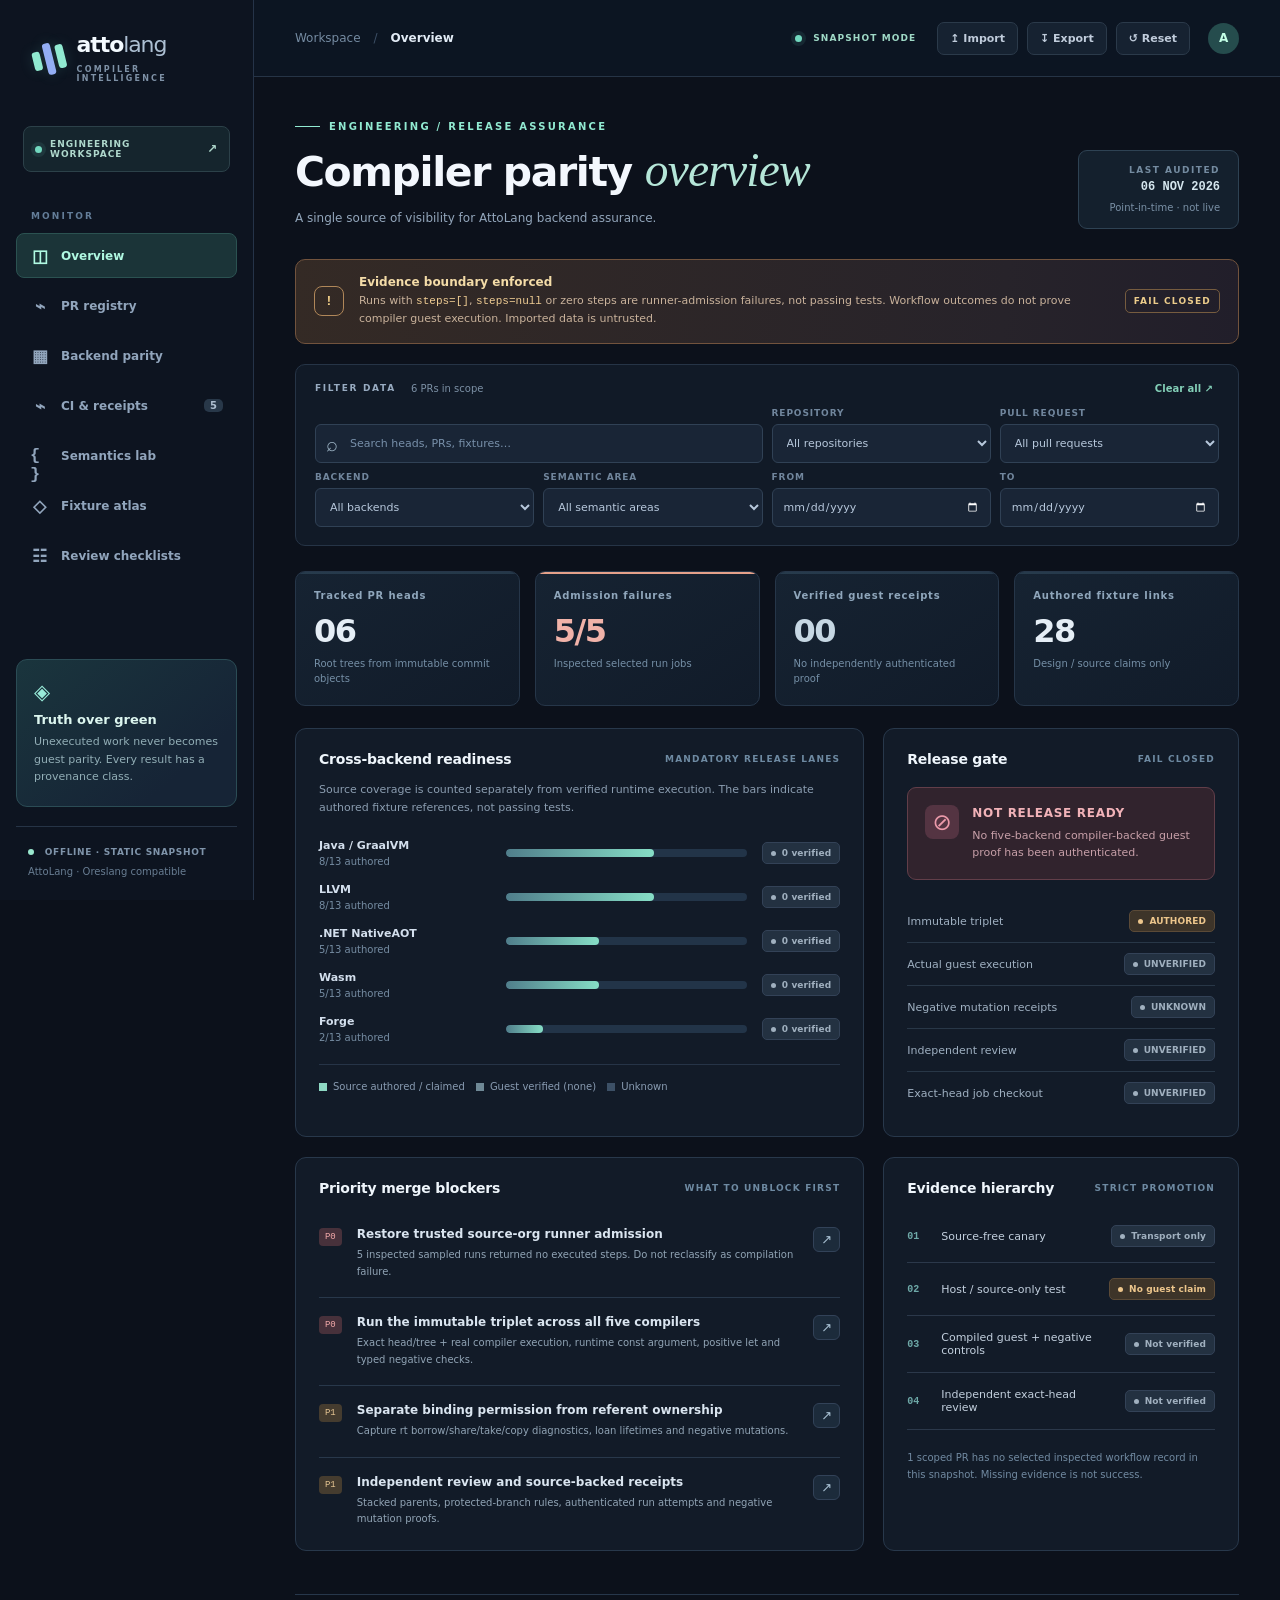
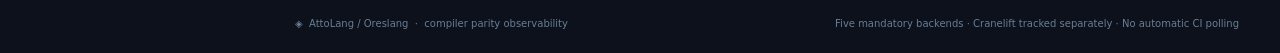
==== commit c09232a9: "feat(site): track explicit mut grammar as unverified contract, not assumed guest syntax" ====
--- a/immutable-parity/index.html
+++ b/immutable-parity/index.html
@@ -128,7 +128,8 @@
     {id:'idb-09',label:'Binding ≠ mutable referent',area:'Referent mutability',expect:'Ownership-dependent · unverified',kind:'contract',source:'// Reference contract, not an executable fixture\n// Readonly binding does not automatically freeze its referent.',description:'Track separate ownership/alias permission and mutation rules. No executable cross-backend proof.'},
     {id:'idb-10',label:'let binding + rt borrow',area:'Referent mutability',expect:'Ownership-dependent · unverified',kind:'contract',source:'// Reference contract; source syntax needs fixture pinning\n// rt borrow is a loan, not transfer of owner authority.',description:'Mutation through an exclusive loan must obey capability and lifetime checks.'},
     {id:'idb-11',label:'Eager overflow trap',area:'Runtime const',expect:'Trap per numeric policy',kind:'negative',source:'// Contract fixture: eager overflow semantics\n// Executable source and numeric bounds must be pinned.',description:'Const evaluation remains eager; no elimination of observable traps.'},
-    {id:'idb-12',label:'rt take / share authority',area:'Referent mutability',expect:'Compiler-owned diagnostics needed',kind:'contract',source:'// Reference contract; source syntax not pinned\n// Taking ownership and sharing are not implicit conversions.',description:'Loan, ownership and rebinding are independent dimensions.'}
+    {id:'idb-12',label:'rt take / share authority',area:'Referent mutability',expect:'Compiler-owned diagnostics needed',kind:'contract',source:'// Reference contract; source syntax not pinned\n// Taking ownership and sharing are not implicit conversions.',description:'Loan, ownership and rebinding are independent dimensions.'},
+    {id:'idb-13',label:'Explicit mut binding form',area:'Rebinding / let',expect:'Grammar / guest proof unverified',kind:'contract',source:'// Contract target only — mut spelling not fixture-pinned\n// Explicit mut must not be inferred from a readonly binding.',description:'Track any approved explicit mut spelling separately from let until grammar is confirmed by a compiler-owned fixture.'}
   ],
   receipts:[],
   canaries:[],
@@ -189,7 +190,7 @@
 function matrix(){const fs=filteredFixtures(),backs=state.data.backends.filter(b=>!state.filters.backend||state.filters.backend===b.id);return `<section class="surface table-surface">${headline('Language conformance matrix','5 REQUIRED + 1 OPTIONAL')}<p class="helper-text">The independently implemented Forge lane is mandatory. Cranelift is shown separately and never substitutes for Forge. Each "Authored" cell is based on a PR's described fixture coverage, not execution.</p><div class="matrix-legend">${chip('Authored · claim','warn')} ${chip('Unknown','unknown')} ${chip('Compiler guest verified: 0','bad')}</div><div class="table-scroll"><table class="matrix-table"><thead><tr><th>CANONICAL CASE</th>${backs.map(b=>`<th>${esc(b.name)}<small>${b.kind==='mandatory'?'REQUIRED':'OPTIONAL'}</small></th>`).join('')}</tr></thead><tbody>${fs.map(f=>`<tr class="clickable" data-fixture="${esc(f.id)}"><td><strong>${esc(f.id.toUpperCase())} · ${esc(f.label)}</strong><small>${esc(f.expect)}</small></td>${backs.map(b=>`<td>${knownCoverage(f,b.id)==='authored'?chip('Authored','warn'):chip('Unknown','unknown')}</td>`).join('')}</tr>`).join('')||`<tr><td class="empty" colspan="${backs.length+1}">No fixture rows in selected scope.</td></tr>`}</tbody></table></div></section><div class="note-cards"><div><strong>Authored ≠ passed</strong><p>Fixture association is a source claim and never sufficient to mark execution green.</p></div><div><strong>Unknown ≠ failed</strong><p>Absent compiler evidence stays unknown until an authenticated negative or positive result exists.</p></div><div><strong>Host ≠ guest</strong><p>Compiler/native execution and source-free runner canaries cannot share a parity badge.</p></div></div>`}
 function ci(){const rs=filteredRuns();return `<div class="metrics compact-metrics">${metric(rs.filter(r=>POLICY.classifyRun(r).code==='RUNNER_ADMISSION_FAILURE').length,'Zero-step records','Inspected job samples','danger')}${metric(rs.filter(r=>POLICY.classifyRun(r).code==='STEPS_EXECUTED_ONLY').length,'Jobs with observed steps','Still not guest proof')}${metric('0','Authenticated receipts','No trusted third-party validation','muted')}${metric('0','Mutation proofs','No independent evidence observed','muted')}</div><section class="surface table-surface">${headline('Executed vs zero-step ledger','SELECTED INSPECTED JOBS')}<p class="helper-text">These are sampled workflows associated with PR heads by GitHub commit query; no job checkout or run-attempt identity was independently bound. They are <strong>not</strong> an exhaustive run history.</p><div class="table-scroll"><table><thead><tr><th>RUN / JOB</th><th>BACKEND</th><th>PR HEAD</th><th>STEPS</th><th>WORKFLOW CONCLUSION</th><th>EVIDENCE CLASS</th><th></th></tr></thead><tbody>${rs.map(r=>{const p=getPr(r.prId),cl=POLICY.classifyRun(r);return `<tr class="clickable" data-run="${esc(r.id)}"><td><strong>#${esc(r.run)} · ${esc(r.jobName)}</strong><small>${esc(r.name)}</small></td><td>${esc(bLabel(p.backend))}</td><td class="hash">${esc(sf(p.head))}</td><td><strong class="bad-number">${r.jobs[0].steps===null?'NULL':Array.isArray(r.jobs[0].steps)?r.jobs[0].steps.length:'UNKNOWN'}</strong><small>Attempt unverified</small></td><td>${chip(r.conclusion,'bad')}</td><td>${chip(cl.label,cl.kind)}</td><td class="arrow-cell">↗</td></tr>`}).join('')||`<tr><td colspan="7" class="empty">No inspected workflow jobs in this scope; no CI proof inferred.</td></tr>`}</tbody></table></div></section><div class="evidence-columns"><section class="surface">${headline('Source-free canaries','SEPARATE CLASS')}<div class="empty-state"><span>◌</span><strong>No authenticated canary receipts</strong><p>Canaries diagnose runner transport only. They must never satisfy the compiler/guest row.</p></div></section><section class="surface">${headline('Compiler-backed guest','SEPARATE CLASS')}<div class="empty-state"><span>⛔</span><strong>No independently verified guest receipts</strong><p>Expected results or authored tests do not prove an executed compiler, link or binary.</p></div></section><section class="surface">${headline('Negative mutation evidence','INDEPENDENT CONTROL')}<div class="empty-state"><span>◇</span><strong>No verified mutation receipts</strong><p>Mutation tests described in PR text remain unverified without a bound executed attempt.</p></div></section></div>`}
 function semantics(){const panes=[['int x = 7;','Implicit immutable','Type-first local. Immutable binding by default.'],['const x = 7;','Inferred const','Explicit readonly binding, type inferred.'],['const int x = 7;','Typed const','Same readonly binding as the other two forms.']];return `<div class="semantics-intro"><div class="intro-label">THE CANONICAL EQUIVALENCE</div><h2>Three spellings. <em>One binding contract.</em></h2><p>All three must represent the same immutable scalar local. The initializer is evaluated eagerly at runtime and does not need to be a compile-time constant.</p><div class="equivalence-cards">${panes.map((p,i)=>`<div class="eq-card"><span class="eq-num">0${i+1} / ${esc(p[1])}</span><pre>${esc(p[0])}</pre><p>${esc(p[2])}</p>${chip('Same immutable semantics','info')}</div>`).join('')}</div></div><div class="dashboard-grid below"><section class="surface wide">${headline('Rebinding vs referent ownership','TYPE SYSTEM BOUNDARY')}<div class="semantic-switch"><button data-sem="triplet" class="${state.semanticTab==='triplet'?'selected':''}">Immutable equivalence</button><button data-sem="let" class="${state.semanticTab==='let'?'selected':''}">let / mut rebinding</button><button data-sem="referent" class="${state.semanticTab==='referent'?'selected':''}">Referent mutability</button><button data-sem="runtime" class="${state.semanticTab==='runtime'?'selected':''}">Runtime const</button></div>${semTab()}</section><section class="surface compact">${headline('Semantic release assertions','REQUIRED CHECKS')}<div class="semantic-asserts"><div><span>✓</span><strong>Declared contract</strong><p>Default local immutability (source contract; not a pass).</p></div><div><span>✓</span><strong>Runtime initializer</strong><p>const x = dynamic_expr is legal.</p></div><div><span>×</span><strong>Unverified execution</strong><p>Actual backend behavior remains unproven.</p></div><div><span>×</span><strong>Unverified ownership</strong><p>Binding and referent permissions require separate proof.</p></div></div></section></div>`}
-function semTab(){const defs={triplet:{code:'int x = 7;\nconst y = 7;\nconst int z = 7;\n// x, y, z are readonly bindings',title:'Equal binding authority',body:'Different surface spelling does not create different mutability, compile-time-constant status or ownership rights.'},let:{code:'let int x = 7;\nx = 8;  // allowed explicit rebinding\n\nint y = 7;\ny = 8;  // compile-time error',title:'Rebind permission is explicit',body:'A mutable local is declared with let (or the appropriate mut form). It does not imply its referred object is mutable.'},referent:{code:'// Contract sketch, not runnable source\n// immutable binding can hold a mutable referent\n// only with separate, valid owner capability\n// rt borrow is not ownership transfer',title:'Two orthogonal axes',body:'The permission to reassign a binding is not the permission to mutate the object it refers to. Loans, ownership, isolation, sharing and actor boundaries must be checked independently.'},runtime:{code:'fnc plus_one(int input) -> int {\n  const y = input + 1;\n  return y;\n}\n// input 7 should yield 8',title:'Readonly is not constexpr',body:'The initializer executes eagerly. Dynamic inputs are accepted. Observable traps and overflow behavior may not be optimized away.'}};const d=defs[state.semanticTab];return `<div class="semantic-detail"><div class="code-panel"><div class="code-head"><span>ATTO / EXPLANATORY SOURCE</span><span>● ● ●</span></div><pre>${esc(d.code)}</pre></div><div class="semantic-text"><h3>${esc(d.title)}</h3><p>${esc(d.body)}</p><div class="semantic-expected">TARGET SEMANTICS <span>Not an executed guest receipt</span></div></div></div>`}
+function semTab(){const defs={triplet:{code:'int x = 7;\nconst y = 7;\nconst int z = 7;\n// x, y, z are readonly bindings',title:'Equal binding authority',body:'Different surface spelling does not create different mutability, compile-time-constant status or ownership rights.'},let:{code:'let int x = 7;\nx = 8;  // allowed explicit rebinding\n\nint y = 7;\ny = 8;  // compile-time error\n\n// Any alternate mut declaration spelling\n// requires an approved, byte-pinned guest fixture',title:'Rebind permission is explicit',body:'A mutable local is declared with let (or the appropriate mut form). It does not imply its referred object is mutable.'},referent:{code:'// Contract sketch, not runnable source\n// immutable binding can hold a mutable referent\n// only with separate, valid owner capability\n// rt borrow is not ownership transfer',title:'Two orthogonal axes',body:'The permission to reassign a binding is not the permission to mutate the object it refers to. Loans, ownership, isolation, sharing and actor boundaries must be checked independently.'},runtime:{code:'fnc plus_one(int input) -> int {\n  const y = input + 1;\n  return y;\n}\n// input 7 should yield 8',title:'Readonly is not constexpr',body:'The initializer executes eagerly. Dynamic inputs are accepted. Observable traps and overflow behavior may not be optimized away.'}};const d=defs[state.semanticTab];return `<div class="semantic-detail"><div class="code-panel"><div class="code-head"><span>ATTO / EXPLANATORY SOURCE</span><span>● ● ●</span></div><pre>${esc(d.code)}</pre></div><div class="semantic-text"><h3>${esc(d.title)}</h3><p>${esc(d.body)}</p><div class="semantic-expected">TARGET SEMANTICS <span>Not an executed guest receipt</span></div></div></div>`}
 function fixtures(){const fs=filteredFixtures();return `<section class="surface table-surface">${headline('Canonical immutability cases',`${fs.length} IN SCOPE`)}<p class="helper-text">Illustrative snippets for source intent. Cases explicitly marked "Contract" are non-executable reference sketches; they need byte-pinned full programs before conformance. Other snippets are shortened examples, not complete runnable test files.</p><div class="fixture-grid">${fs.map(f=>`<button class="fixture-card" data-fixture="${esc(f.id)}"><div class="fixture-top"><span class="fixture-id">${esc(f.id.toUpperCase())}</span>${chip(f.kind==='positive'?'Positive':f.kind==='negative'?'Negative':'Contract',f.kind==='positive'?'info':f.kind==='negative'?'bad':'unknown')}</div><h3>${esc(f.label)}</h3><pre>${esc(f.source)}</pre><div class="fixture-bottom"><span>${esc(f.expect)}</span><span>↗</span></div></button>`).join('')||'<div class="empty">No fixtures match these filters.</div>'}</div></section>`}
 function reviews(){const ts=state.data.checklistTemplates;return `<div class="checklist-intro"><div><strong>Review templates</strong><p>Local checkboxes are a personal review aid. Checking a box is not an authenticated execution, an independent review, or a merge authorization.</p></div><button class="top-btn" id="clearChecks">Clear review marks ↺</button></div><div class="checklist-grid">${ts.map(t=>{const completed=t.items.filter((_,idx)=>state.checks[t.id+'-'+idx]).length;return `<section class="surface checklist"><div class="checklist-top"><div><div class="checklist-icon">◈</div><h2>${esc(t.title)}</h2><p>${esc(t.subtitle)}</p></div>${chip(`${completed}/${t.items.length} local marks`,completed===t.items.length?'warn':'unknown')}</div><div class="check-progress"><span style="width:${100*completed/t.items.length}%"></span></div><div class="check-items">${t.items.map((x,i)=>`<label class="check-item"><input type="checkbox" data-check="${esc(t.id+'-'+i)}" ${state.checks[t.id+'-'+i]?'checked':''}><span>${esc(x)}</span></label>`).join('')}</div></section>`}).join('')}</div>`}
 function prDrawer(id){const p=getPr(id);if(!p)return;const runs=state.data.runs.filter(r=>r.prId===id),gate=POLICY.prGate(p,runs);showDrawer(`<div class="drawer-body"><div class="drawer-heading"><span class="drawer-breadcrumb">${esc(p.repo)}</span><h2>PR #${p.pr}</h2><p>${esc(p.title)}</p>${chip(gate.label,gate.kind)} ${chip(p.draft?'DRAFT':'Open',p.draft?'warn':'unknown')}</div><div class="detail-section"><h3>Immutable Git identity</h3><label>HEAD SHA <span>GitHub PR API</span></label><div class="copy-value">${code(p.head)}</div><label>ROOT TREE SHA <span>Git commit object</span></label><div class="copy-value">${code(p.tree)}</div><p class="detail-fine">Exact Git identities are observed in the metadata snapshot; checkout-to-job identity is <strong>NOT VERIFIED</strong>.</p></div><div class="detail-section"><h3>Release blockers</h3><ul class="blockers"><li>Draft: ${p.draft?'yes':'no / review still unauthenticated'}</li><li>Mergeable: ${p.mergeable===true?'GitHub reports yes · not authorization':p.mergeable===false?'GitHub reports no':'unverified'}</li><li>Run attempt and checkout binding: not verified</li><li>Compiler-backed guest proof: not verified</li><li>Negative mutation evidence: not verified</li><li>Independent approved review: not verified</li></ul></div><div class="detail-section"><h3>Inspected workflow samples</h3>${runs.length?runs.map(r=>`<div class="drawer-run">${chip(POLICY.classifyRun(r).label,POLICY.classifyRun(r).kind)}<p>${esc(r.name)} · Run #${r.run}</p></div>`).join(''):'<p class="detail-fine">No inspected current-head workflow in this snapshot. State is unknown.</p>'}</div><div class="detail-section"><h3>Next verified gate</h3><p>${esc(p.next)}</p></div><div class="drawer-actions">${link(gh(p),'Open GitHub PR')}</div></div>`)}
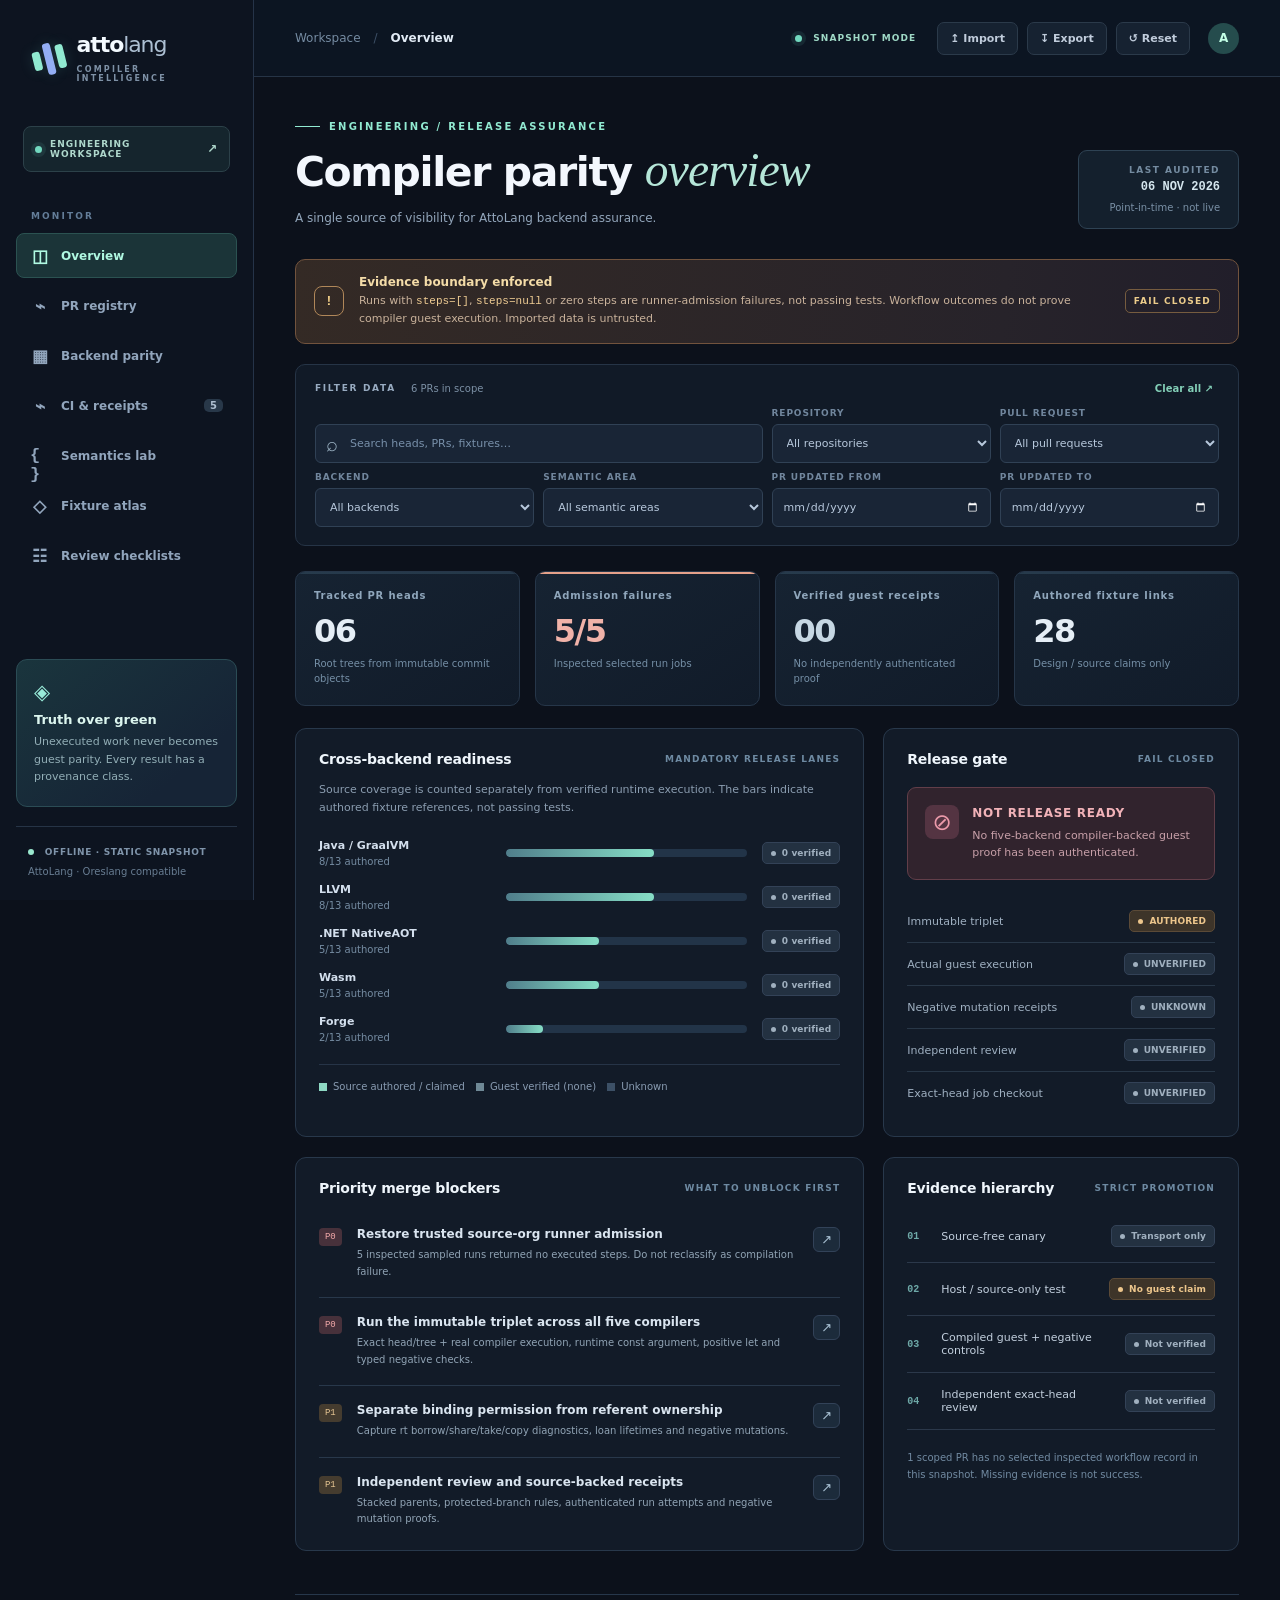
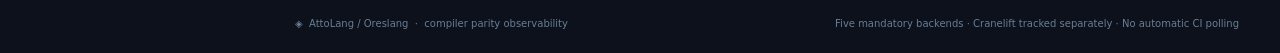
==== commit 16158ac7: "fix(site): visibly demote imported snapshot stamps and improve keyboard drawer navigation" ====
--- a/immutable-parity/index.html
+++ b/immutable-parity/index.html
@@ -31,9 +31,9 @@
       <div class="top-right"><span class="top-badge"><span class="pulse"></span> SNAPSHOT MODE</span><button id="importBtn" class="top-btn" title="Import an untrusted JSON snapshot">↥ <span>Import</span></button><button id="exportBtn" class="top-btn" title="Export this filtered dataset">↧ <span>Export</span></button><button id="resetBtn" class="top-btn reset-btn">↺ <span>Reset</span></button><div class="avatar" title="AttoLang engineering workspace">A</div><input type="file" id="importFile" accept="application/json,.json" hidden></div>
     </header>
     <div class="content">
-      <section class="heading"><div><div class="eyebrow"><span class="eyebrow-bar"></span> ENGINEERING / RELEASE ASSURANCE</div><h1 id="pageTitle">Compiler parity <span class="serif-accent">overview</span></h1><p id="pageDescription">One evidence surface for compiler heads, CI execution and language semantics.</p></div><div class="heading-stamp"><span>LAST AUDITED</span><strong>06 NOV 2026</strong><small>Point-in-time · not live</small></div></section>
+      <section class="heading"><div><div class="eyebrow"><span class="eyebrow-bar"></span> ENGINEERING / RELEASE ASSURANCE</div><h1 id="pageTitle">Compiler parity <span class="serif-accent">overview</span></h1><p id="pageDescription">One evidence surface for compiler heads, CI execution and language semantics.</p></div><div class="heading-stamp"><span id="auditLabel">LAST AUDITED</span><strong id="auditValue">06 NOV 2026</strong><small id="auditNote">Point-in-time · not live</small></div></section>
       <div class="warning" role="note"><div class="warning-glyph">!</div><div><strong>Evidence boundary enforced</strong><p>Runs with <code>steps=[]</code>, <code>steps=null</code> or zero steps are runner-admission failures, not passing tests. Workflow outcomes do not prove compiler guest execution. Imported data is untrusted.</p></div><span class="warning-state">FAIL CLOSED</span></div>
-      <section class="filter-panel" aria-label="Global filters"><div class="filter-panel-head"><div><b>FILTER DATA</b><span id="filterCount">All records</span></div><button id="clearFilters" class="text-btn">Clear all ↗</button></div><div class="filters"><label class="search-field"><span>⌕</span><input id="searchFilter" type="search" placeholder="Search heads, PRs, fixtures…" aria-label="Search"></label><label><span>REPOSITORY</span><select id="repoFilter"></select></label><label><span>PULL REQUEST</span><select id="prFilter"></select></label><label><span>BACKEND</span><select id="backendFilter"></select></label><label><span>SEMANTIC AREA</span><select id="areaFilter"></select></label><label><span>FROM</span><input type="date" id="fromFilter"></label><label><span>TO</span><input type="date" id="toFilter"></label></div></section>
+      <section class="filter-panel" aria-label="Global filters"><div class="filter-panel-head"><div><b>FILTER DATA</b><span id="filterCount">All records</span></div><button id="clearFilters" class="text-btn">Clear all ↗</button></div><div class="filters"><label class="search-field"><span>⌕</span><input id="searchFilter" type="search" placeholder="Search heads, PRs, fixtures…" aria-label="Search"></label><label><span>REPOSITORY</span><select id="repoFilter"></select></label><label><span>PULL REQUEST</span><select id="prFilter"></select></label><label><span>BACKEND</span><select id="backendFilter"></select></label><label><span>SEMANTIC AREA</span><select id="areaFilter"></select></label><label><span>PR UPDATED FROM</span><input type="date" id="fromFilter"></label><label><span>PR UPDATED TO</span><input type="date" id="toFilter"></label></div></section>
       <section id="view" aria-live="polite"></section>
       <footer><div>◈ &nbsp;AttoLang / Oreslang &nbsp;·&nbsp; compiler parity observability</div><div>Five mandatory backends · Cranelift tracked separately · No automatic CI polling</div></footer>
     </div>
@@ -54,13 +54,17 @@
     if(steps===null||steps===0||(Array.isArray(steps)&&steps.length===0))return {code:'RUNNER_ADMISSION_FAILURE',label:'Runner admission failed',kind:'bad'};
     if(!Array.isArray(steps))return {code:'INVALID_STEP_RECORD',label:'Invalid step record',kind:'bad'};
     if(steps.some(s=>!s||typeof s!=='object'))return {code:'INVALID_STEP_RECORD',label:'Invalid step record',kind:'bad'};
-    const started=steps.filter(s=>typeof s.started_at==='string'&&Number.isFinite(Date.parse(s.started_at))).length;
+    const started=steps.filter(s=>typeof s.started_at==='string'&&validTimestamp(s.started_at)).length;
+    if(steps.some(s=>typeof s.started_at==='string'&&!validTimestamp(s.started_at)))return {code:'INVALID_STEP_RECORD',label:'Invalid step timestamp',kind:'bad'};
     if(started===0)return {code:'STEP_RECORDS_ONLY',label:'Unverified execution',kind:'warn'};
     if(started!==steps.length)return {code:'PARTIAL_STEP_RECORDS',label:'Partial execution records',kind:'warn'};
     return {code:'STEPS_EXECUTED_ONLY',label:'Steps observed · guest unverified',kind:'info'};
   }
   function classifyRun(run){
     if(!run||!Array.isArray(run.jobs)||run.jobs.length===0)return {code:'UNINSPECTED',label:'Jobs uninspected',kind:'unknown'};
+    const ids=run.jobs.map(j=>j?.id).filter(x=>x!==undefined&&x!==null);
+    const names=run.jobs.map(j=>j?.name).filter(x=>typeof x==='string'&&x.length);
+    if(new Set(ids).size!==ids.length||new Set(names).size!==names.length)return {code:'INVALID_STEP_RECORD',label:'Duplicate job identity',kind:'bad'};
     const classes=run.jobs.map(classifyJob);
     if(classes.some(s=>s.code==='RUNNER_ADMISSION_FAILURE'))return {code:'RUNNER_ADMISSION_FAILURE',label:'Runner admission failed',kind:'bad'};
     if(classes.some(s=>s.kind==='bad'))return {code:'INVALID_STEP_RECORD',label:'Invalid job evidence',kind:'bad'};
@@ -79,11 +83,45 @@
     if(!runs||!runs.length||runs.some(r=>classifyRun(r).code!=='STEPS_EXECUTED_ONLY'))return {code:'BLOCKED',label:'CI evidence blocked',kind:'bad'};
     return {code:'REVIEW_REQUIRED',label:'Guest + review unverified',kind:'warn'};
   }
-  const exposed={isSha,day,classifyJob,classifyRun,receiptStatus,prGate};
+  // Require real Gregorian calendar dates, UTC timestamps, and bounded input shapes.
+  function validTimestamp(x){
+    if(typeof x!=='string'||!/^[0-9]{4}-[0-9]{2}-[0-9]{2}T[0-9]{2}:[0-9]{2}:[0-9]{2}(?:\.[0-9]{1,3})?Z$/.test(x)||!day(x.slice(0,10)))return false;
+    const h=Number(x.slice(11,13)),m=Number(x.slice(14,16)),s=Number(x.slice(17,19));
+    return h<24&&m<60&&s<60&&Number.isFinite(Date.parse(x));
+  }
+  const identifier=x=>typeof x==='string'&&/^[a-zA-Z0-9._:-]{1,64}$/.test(x);
+  const str=(x,max=512)=>typeof x==='string'&&x.length>0&&x.length<=max;
+  const shape=x=>x!==null&&typeof x==='object'&&!Array.isArray(x);
+  const unique=xs=>new Set(xs).size===xs.length;
+  function validateImport(d){
+    if(!shape(d)||d.schemaVersion!==2)return 'schemaVersion must be 2';
+    for(const [k,max] of [['backends',20],['prs',300],['runs',500],['fixtures',300],['checklistTemplates',50]])
+      if(!Array.isArray(d[k])||d[k].length>max)return 'Invalid '+k+' array';
+    const expected={java:'mandatory',llvm:'mandatory',net:'mandatory',wasm:'mandatory',forge:'mandatory',cranelift:'optional'};
+    const ids=d.backends.map(b=>b?.id);
+    if(!unique(ids)||d.backends.some(b=>!shape(b)||!identifier(b.id)||!str(b.name,120)||!['mandatory','optional'].includes(b.kind)))return 'Invalid backend record';
+    for(const [id,kind] of Object.entries(expected))if(!d.backends.some(b=>b.id===id&&b.kind===kind))return 'Missing canonical backend '+id;
+    const fixtureIds=d.fixtures.map(f=>f?.id);
+    if(!unique(fixtureIds)||d.fixtures.some(f=>!shape(f)||!identifier(f.id)||!str(f.label,250)||!str(f.area,120)||!str(f.expect,300)||!str(f.source,8192)||!str(f.description,2000)||!['positive','negative','contract'].includes(f.kind)))return 'Invalid fixture record';
+    const prIds=d.prs.map(p=>p?.id);
+    if(!unique(prIds)||d.prs.some(p=>!shape(p)||!identifier(p.id)||!/^ores-truffle-oreslang\/[a-zA-Z0-9_.-]{1,100}$/.test(p.repo)||!Number.isSafeInteger(p.pr)||p.pr<=0||!str(p.title,500)||!str(p.area,120)||!str(p.next,2000)||!str(p.backend,64)||!(ids.includes(p.backend)||p.backend==='multi')||!Array.isArray(p.coverage)||p.coverage.length>300||p.coverage.some(id=>!fixtureIds.includes(id))||!(p.head==null||isSha(p.head))||!(p.tree==null||isSha(p.tree))||!(p.updated==null||validTimestamp(p.updated))||typeof p.draft!=='boolean'||![true,false,null].includes(p.mergeable)))return 'Invalid PR record';
+    const runIds=d.runs.map(r=>r?.id);
+    if(!unique(runIds)||d.runs.some(r=>!shape(r)||!identifier(r.id)||!prIds.includes(r.prId)||!Number.isSafeInteger(r.run)||r.run<=0||!str(r.name,250)||!Array.isArray(r.jobs)||r.jobs.length>100||r.jobs.some(j=>!shape(j)||!Number.isSafeInteger(j.id)||j.id<=0||!str(j.name,180)||!(j.steps===null||j.steps===0||Array.isArray(j.steps))||(Array.isArray(j.steps)&&(j.steps.length>200||j.steps.some(s=>!shape(s)||(s.started_at!=null&&!validTimestamp(s.started_at))))))||!unique(r.jobs.map(j=>j.id))||!unique(r.jobs.map(j=>j.name))||!['failure','success','cancelled','skipped','neutral','timed_out','action_required',null].includes(r.conclusion)))return 'Invalid run or job record';
+    const templates=d.checklistTemplates;
+    if(!unique(templates.map(t=>t?.id))||templates.some(t=>!shape(t)||!identifier(t.id)||!str(t.title,250)||!str(t.subtitle,400)||!Array.isArray(t.items)||t.items.length>40||t.items.some(s=>!str(s,1000))))return 'Invalid checklist template';
+    for(const k of ['receipts','canaries','negativeEvidence'])if(d[k]!=null&&(!Array.isArray(d[k])||d[k].length>500))return 'Invalid '+k+' array';
+    return null;
+  }
+  function sanitizeChecks(v){
+    const checks=Object.create(null);
+    if(!shape(v))return checks;
+    for(const [key,value] of Object.entries(v).slice(0,500))if(/^[a-zA-Z0-9._:-]{1,64}-[0-9]{1,2}$/.test(key)&&value===true)checks[key]=true;
+    return checks;
+  }
+  const exposed={isSha,day,validTimestamp,classifyJob,classifyRun,receiptStatus,prGate,validateImport,sanitizeChecks};
   if(typeof module!=='undefined'&&module.exports)module.exports=exposed;
   root.ATTO_POLICY=exposed;
 })(typeof window!=='undefined'?window:globalThis);
-
 </script>
 <script>
 /* Connected-GitHub metadata checked 2026-11-06 (UTC). Frozen snapshot, not a live polling result.
@@ -142,7 +180,6 @@
     {id:'merge',title:'Independent merge review',subtitle:'Stop on evidence, ownership or policy gaps',items:['Resolve stacked-parent and semantic conflicts against current main.','Verify repository branch protection, CODEOWNERS and reviewer independence.','Require final-head stepful CI, valid attempt binding and negative mutation receipts.','Do not mirror private sources across organizations without authorization.','Keep draft when source-only, host-only or zero-step evidence is all that exists.','Record merged commit/tree only after an actual merge and post-merge check.']}
   ]
 };
-
 </script>
 <script>
 (()=>{'use strict';
@@ -163,40 +200,42 @@
 const getPr=id=>state.data.prs.find(p=>p.id===id);
 const getRun=id=>state.data.runs.find(r=>r.id===id);
 let saved={};try{saved=JSON.parse(localStorage.getItem(KEY)||'{}')}catch(_){saved={}}
-let state={data:ORIGINAL,imported:false,checks:(saved&&typeof saved.checks==='object'&&saved.checks)||{},view:'overview',filters:{search:'',repo:'',pr:'',backend:'',area:'',from:'',to:''},semanticTab:'triplet'};
+let state={data:ORIGINAL,imported:false,checks:POLICY.sanitizeChecks(saved?.checks),view:'overview',filters:{search:'',repo:'',pr:'',backend:'',area:'',from:'',to:''},semanticTab:'triplet'};
 function save(){try{localStorage.setItem(KEY,JSON.stringify({checks:state.checks}))}catch(_){toast('Storage unavailable; export your review notes')}}
 function toast(message){const t=el('toast');t.textContent=message;t.classList.add('show');clearTimeout(toast.t);toast.t=setTimeout(()=>t.classList.remove('show'),3400)}
-function showDrawer(html){el('drawerContent').innerHTML=`<div class="drawer-top"><div class="drawer-kicker">ATTO / DETAIL INSPECTOR</div><button type="button" id="closeDrawer" class="close-btn" aria-label="Close details">×</button></div>${html}`;el('drawer').hidden=false;el('overlay').hidden=false;document.body.classList.add('drawer-open');el('closeDrawer').focus()}
-function closeDrawer(){el('drawer').hidden=true;el('overlay').hidden=true;document.body.classList.remove('drawer-open')}
+let focusReturn=null;
+function showDrawer(html){focusReturn=document.activeElement;el('drawerContent').innerHTML=`<div class="drawer-top"><div class="drawer-kicker">ATTO / DETAIL INSPECTOR</div><button type="button" id="closeDrawer" class="close-btn" aria-label="Close details">×</button></div>${html}`;el('drawer').hidden=false;el('overlay').hidden=false;document.body.classList.add('drawer-open');el('closeDrawer').focus()}
+function closeDrawer(){const wasOpen=!el('drawer').hidden;el('drawer').hidden=true;el('overlay').hidden=true;document.body.classList.remove('drawer-open');if(wasOpen&&focusReturn?.focus)focusReturn.focus();focusReturn=null}
 function selectOptions(node,items,label){const curr=node.value;node.innerHTML=`<option value="">${esc(label)}</option>`+items.map(([value,text])=>`<option value="${esc(value)}">${esc(text)}</option>`).join('');if(items.some(x=>x[0]===curr))node.value=curr}
 function refreshOptions(){const prs=state.data.prs;selectOptions(el('repoFilter'),[...new Set(prs.map(x=>x.repo))].sort().map(x=>[x,x.split('/').at(-1)]),'All repositories');selectOptions(el('prFilter'),prs.map(x=>[x.id,`${x.repo.split('/').at(-1)} #${x.pr}`]),'All pull requests');selectOptions(el('backendFilter'),state.data.backends.map(x=>[x.id,x.name]).concat([['multi','Cross-backend']]),'All backends');selectOptions(el('areaFilter'),[...new Set(state.data.fixtures.map(x=>x.area).concat(state.data.prs.map(x=>x.area)))].sort().map(x=>[x,x]),'All semantic areas')}
 function inRange(date){if(!date)return !state.filters.from&&!state.filters.to;const day=String(date).slice(0,10);return (!state.filters.from||day>=state.filters.from)&&(!state.filters.to||day<=state.filters.to)}
 function textMatch(...texts){const q=state.filters.search.trim().toLowerCase();return !q||texts.some(t=>String(t??'').toLowerCase().includes(q))}
 function filteredPrs(){const f=state.filters;return state.data.prs.filter(p=>(!f.repo||p.repo===f.repo)&&(!f.pr||p.id===f.pr)&&(!f.backend||p.backend===f.backend||f.backend==='cranelift'&&false)&&(!f.area||p.area===f.area)&&inRange(p.updated)&&textMatch(p.title,p.repo,p.pr,p.head,p.tree,p.area,p.next,p.parent));}
+function displayClass(r){return state.imported?{code:'UNTRUSTED_IMPORT',label:'Imported execution claim · unverified',kind:'warn'}:POLICY.classifyRun(r)}
 function filteredRuns(){return state.data.runs.filter(r=>{const p=getPr(r.prId);return !!p&&filteredPrs().some(x=>x.id===p.id)&&textMatch(r.name,r.jobName,r.run,p.title,p.repo,p.head)})}
-function relevantFixture(fx){const f=state.filters;if(f.area&&fx.area!==f.area)return false;const prs=filteredPrs();if((f.repo||f.pr||f.from||f.to)&&!prs.some(p=>p.coverage.includes(fx.id)))return false;return textMatch(fx.id,fx.label,fx.area,fx.source,fx.description,fx.expect)}
+function relevantFixture(fx){const f=state.filters;if(f.area&&fx.area!==f.area)return false;const prs=filteredPrs();if((f.repo||f.pr||f.backend||f.from||f.to)&&!prs.some(p=>p.coverage.includes(fx.id)))return false;return textMatch(fx.id,fx.label,fx.area,fx.source,fx.description,fx.expect)}
 function filteredFixtures(){return state.data.fixtures.filter(relevantFixture)}
 function knownCoverage(fixture,backend){const p=filteredPrs().find(p=>p.backend===backend&&p.coverage.includes(fixture.id));return p?'authored':'unknown'}
 function nav(){el('nav').innerHTML=NAV.map(([id,label,ico])=>`<button type="button" class="nav-item ${state.view===id?'active':''}" data-view="${id}"><span class="nav-icon">${ico}</span><span>${esc(label)}</span>${id==='ci'&&state.data.runs.length?`<small>${state.data.runs.length}</small>`:''}</button>`).join('')}
-function render(){nav();const [before,accent,desc]=TITLES[state.view];el('crumb').textContent=NAV.find(x=>x[0]===state.view)[1];el('pageTitle').innerHTML=`${before} <span class="serif-accent">${accent}</span>`;el('pageDescription').textContent=desc;const n=filteredPrs().length;el('filterCount').textContent=`${n} PR${n===1?'':'s'} in scope${state.imported?' · UNTRUSTED IMPORT':''}`;el('view').innerHTML=({overview,prs,ci,matrix,semantics,fixtures,reviews})[state.view]();}
+function render(){nav();el('auditLabel').textContent=state.imported?'IMPORTED SOURCE':'LAST AUDITED';el('auditValue').textContent=state.imported?'UNVERIFIED':'06 NOV 2026';el('auditNote').textContent=state.imported?'User-supplied claims · not audited':'Point-in-time · not live';const [before,accent,desc]=TITLES[state.view];el('crumb').textContent=NAV.find(x=>x[0]===state.view)[1];el('pageTitle').innerHTML=`${before} <span class="serif-accent">${accent}</span>`;el('pageDescription').textContent=desc;const n=filteredPrs().length;el('filterCount').textContent=`${n} PR${n===1?'':'s'} in scope${state.imported?' · UNTRUSTED IMPORT':''}`;el('view').innerHTML=({overview,prs,ci,matrix,semantics,fixtures,reviews})[state.view]();}
 function metric(value,label,detail,kind=''){return `<div class="metric ${kind}"><div class="metric-label">${esc(label)}</div><strong>${esc(value)}</strong><div class="metric-detail">${esc(detail)}</div></div>`}
 function miniRow(label,value,kind){return `<div class="keyline"><span>${esc(label)}</span>${chip(value,kind)}</div>`}
 function headline(title,meta=''){return `<div class="section-head"><h2>${esc(title)}</h2><span>${esc(meta)}</span></div>`}
-function overview(){const prs=filteredPrs(),runs=filteredRuns(),failed=runs.filter(r=>POLICY.classifyRun(r).code==='RUNNER_ADMISSION_FAILURE'),unknown=prs.filter(p=>!runs.some(r=>r.prId===p.id));const back=state.data.backends.filter(b=>b.kind==='mandatory'&&(!state.filters.backend||state.filters.backend===b.id));const authored=back.reduce((a,b)=>a+new Set(prs.filter(p=>p.backend===b.id).flatMap(p=>p.coverage)).size,0);
-return `<div class="metrics">${metric(prs.length.toString().padStart(2,'0'),'Tracked PR heads','Root trees from immutable commit objects')}${metric(`${failed.length}/${runs.length}`,'Admission failures','Inspected selected run jobs', 'danger')}${metric('00','Verified guest receipts','No independently authenticated proof','muted')}${metric(`${authored}`,'Authored fixture links','Design / source claims only','')}
+function overview(){const prs=filteredPrs(),runs=filteredRuns(),failed=runs.filter(r=>displayClass(r).code==='RUNNER_ADMISSION_FAILURE'),unknown=prs.filter(p=>!runs.some(r=>r.prId===p.id));const back=state.data.backends.filter(b=>b.kind==='mandatory'&&(!state.filters.backend||state.filters.backend===b.id));const authored=back.reduce((a,b)=>a+new Set(prs.filter(p=>p.backend===b.id).flatMap(p=>p.coverage)).size,0);
+return `<div class="metrics">${metric(prs.length.toString().padStart(2,'0'),state.imported?'Imported head claims':'Tracked PR heads',state.imported?'Claims, not GitHub-verified':'Root trees from immutable commit objects')}${metric(`${failed.length}/${runs.length}`,state.imported?'Verified admission failures':'Admission failures',state.imported?'Imported claims only':'Inspected selected run jobs', 'danger')}${metric('00','Verified guest receipts','No independently authenticated proof','muted')}${metric(`${authored}`,'Authored fixture links','Design / source claims only','')}
 </div><div class="dashboard-grid"><section class="surface wide">${headline('Cross-backend readiness','MANDATORY RELEASE LANES')}<p class="helper-text">Source coverage is counted separately from verified runtime execution. The bars indicate authored fixture references, not passing tests.</p><div class="backend-bars">${back.map(b=>{const count=new Set(prs.filter(p=>p.backend===b.id).flatMap(p=>p.coverage)).size;const total=state.data.fixtures.length;return `<div class="backend-bar-row"><div class="backend-bar-name"><span>${esc(b.name)}</span><span class="bar-sub">${count}/${total} authored</span></div><div class="bar-track"><span style="width:${count/Math.max(total,1)*100}%"></span></div>${chip('0 verified','unknown')}</div>`}).join('')||'<div class="empty">No backends match these filters.</div>'}</div><div class="card-bottom-note"><span class="legend-box authored"></span> Source authored / claimed <span class="legend-box verified"></span> Guest verified (none) <span class="legend-box notknown"></span> Unknown</div></section><section class="surface compact">${headline('Release gate','FAIL CLOSED')}<div class="gate-hero"><div class="gate-symbol">⊘</div><div><strong>NOT RELEASE READY</strong><p>No five-backend compiler-backed guest proof has been authenticated.</p></div></div><div class="gate-lines">${miniRow('Immutable triplet', 'AUTHORED', 'warn')}${miniRow('Actual guest execution','UNVERIFIED','unknown')}${miniRow('Negative mutation receipts','UNKNOWN','unknown')}${miniRow('Independent review','UNVERIFIED','unknown')}${miniRow('Exact-head job checkout','UNVERIFIED','unknown')}</div></section></div>
 <div class="dashboard-grid below"><section class="surface wide">${headline('Priority merge blockers','WHAT TO UNBLOCK FIRST')}<div class="tasks"><div class="task"><span class="priority p0">P0</span><div><strong>Restore trusted source-org runner admission</strong><p>${failed.length} inspected sampled run${failed.length===1?'':'s'} returned no executed steps. Do not reclassify as compilation failure.</p></div><button data-view="ci" class="arrow-btn" aria-label="Open CI ledger">↗</button></div><div class="task"><span class="priority p0">P0</span><div><strong>Run the immutable triplet across all five compilers</strong><p>Exact head/tree + real compiler execution, runtime const argument, positive let and typed negative checks.</p></div><button data-view="semantics" class="arrow-btn" aria-label="Open semantics lab">↗</button></div><div class="task"><span class="priority p1">P1</span><div><strong>Separate binding permission from referent ownership</strong><p>Capture rt borrow/share/take/copy diagnostics, loan lifetimes and negative mutations.</p></div><button data-view="fixtures" class="arrow-btn" aria-label="Open fixture atlas">↗</button></div><div class="task"><span class="priority p1">P1</span><div><strong>Independent review and source-backed receipts</strong><p>Stacked parents, protected-branch rules, authenticated run attempts and negative mutation proofs.</p></div><button data-view="reviews" class="arrow-btn" aria-label="Open checklists">↗</button></div></div></section><section class="surface compact">${headline('Evidence hierarchy','STRICT PROMOTION')}<div class="hierarchy"><div><b>01</b><span>Source-free canary</span>${chip('Transport only','unknown')}</div><div><b>02</b><span>Host / source-only test</span>${chip('No guest claim','warn')}</div><div><b>03</b><span>Compiled guest + negative controls</span>${chip('Not verified','unknown')}</div><div><b>04</b><span>Independent exact-head review</span>${chip('Not verified','unknown')}</div></div><p class="fineprint">${unknown.length} scoped PR${unknown.length===1?' has':'s have'} no selected inspected workflow record in this snapshot. Missing evidence is not success.</p></section></div>`}
-function prs(){const items=filteredPrs();return `<section class="surface table-surface">${headline('Pull request inventory',`${items.length} EXACT SOURCE HEADS`)}<p class="helper-text">Head and tree values below were read from the linked Git objects. That does not prove a job checked out those bytes. Select a row for receipt and review blockers.</p><div class="table-scroll"><table><thead><tr><th>REPOSITORY / PR</th><th>SEMANTIC SCOPE</th><th>BACKEND</th><th>EXACT HEAD</th><th>LAST UPDATE</th><th>MERGE GATE</th><th></th></tr></thead><tbody>${items.map(p=>{const runs=state.data.runs.filter(r=>r.prId===p.id);return `<tr class="clickable" data-pr="${esc(p.id)}" tabindex="0"><td><strong>${esc(p.repo.split('/').at(-1))} <span class="table-secondary">#${p.pr}</span></strong><small>${esc(p.title)}</small></td><td>${esc(p.area)}<small>${esc(p.parent||'Unverified parent')}</small></td><td><span class="backend-tag">${esc(bLabel(p.backend))}</span></td><td><span class="hash">${esc(sf(p.head))}</span><small>Tree ${esc(sf(p.tree))}</small></td><td>${esc(printDate(p.updated))}</td><td>${chip(POLICY.prGate(p,runs).label,'bad')}</td><td class="arrow-cell">↗</td></tr>`}).join('')||`<tr><td colspan="7" class="empty">No PRs match current filters.</td></tr>`}</tbody></table></div></section><div class="slim-explainer">◈ &nbsp; All imported metadata is a claim until independently checked against GitHub. A <strong>mergeable</strong> PR is not automatically safe to merge.</div>`}
-function matrix(){const fs=filteredFixtures(),backs=state.data.backends.filter(b=>!state.filters.backend||state.filters.backend===b.id);return `<section class="surface table-surface">${headline('Language conformance matrix','5 REQUIRED + 1 OPTIONAL')}<p class="helper-text">The independently implemented Forge lane is mandatory. Cranelift is shown separately and never substitutes for Forge. Each "Authored" cell is based on a PR's described fixture coverage, not execution.</p><div class="matrix-legend">${chip('Authored · claim','warn')} ${chip('Unknown','unknown')} ${chip('Compiler guest verified: 0','bad')}</div><div class="table-scroll"><table class="matrix-table"><thead><tr><th>CANONICAL CASE</th>${backs.map(b=>`<th>${esc(b.name)}<small>${b.kind==='mandatory'?'REQUIRED':'OPTIONAL'}</small></th>`).join('')}</tr></thead><tbody>${fs.map(f=>`<tr class="clickable" data-fixture="${esc(f.id)}"><td><strong>${esc(f.id.toUpperCase())} · ${esc(f.label)}</strong><small>${esc(f.expect)}</small></td>${backs.map(b=>`<td>${knownCoverage(f,b.id)==='authored'?chip('Authored','warn'):chip('Unknown','unknown')}</td>`).join('')}</tr>`).join('')||`<tr><td class="empty" colspan="${backs.length+1}">No fixture rows in selected scope.</td></tr>`}</tbody></table></div></section><div class="note-cards"><div><strong>Authored ≠ passed</strong><p>Fixture association is a source claim and never sufficient to mark execution green.</p></div><div><strong>Unknown ≠ failed</strong><p>Absent compiler evidence stays unknown until an authenticated negative or positive result exists.</p></div><div><strong>Host ≠ guest</strong><p>Compiler/native execution and source-free runner canaries cannot share a parity badge.</p></div></div>`}
-function ci(){const rs=filteredRuns();return `<div class="metrics compact-metrics">${metric(rs.filter(r=>POLICY.classifyRun(r).code==='RUNNER_ADMISSION_FAILURE').length,'Zero-step records','Inspected job samples','danger')}${metric(rs.filter(r=>POLICY.classifyRun(r).code==='STEPS_EXECUTED_ONLY').length,'Jobs with observed steps','Still not guest proof')}${metric('0','Authenticated receipts','No trusted third-party validation','muted')}${metric('0','Mutation proofs','No independent evidence observed','muted')}</div><section class="surface table-surface">${headline('Executed vs zero-step ledger','SELECTED INSPECTED JOBS')}<p class="helper-text">These are sampled workflows associated with PR heads by GitHub commit query; no job checkout or run-attempt identity was independently bound. They are <strong>not</strong> an exhaustive run history.</p><div class="table-scroll"><table><thead><tr><th>RUN / JOB</th><th>BACKEND</th><th>PR HEAD</th><th>STEPS</th><th>WORKFLOW CONCLUSION</th><th>EVIDENCE CLASS</th><th></th></tr></thead><tbody>${rs.map(r=>{const p=getPr(r.prId),cl=POLICY.classifyRun(r);return `<tr class="clickable" data-run="${esc(r.id)}"><td><strong>#${esc(r.run)} · ${esc(r.jobName)}</strong><small>${esc(r.name)}</small></td><td>${esc(bLabel(p.backend))}</td><td class="hash">${esc(sf(p.head))}</td><td><strong class="bad-number">${r.jobs[0].steps===null?'NULL':Array.isArray(r.jobs[0].steps)?r.jobs[0].steps.length:'UNKNOWN'}</strong><small>Attempt unverified</small></td><td>${chip(r.conclusion,'bad')}</td><td>${chip(cl.label,cl.kind)}</td><td class="arrow-cell">↗</td></tr>`}).join('')||`<tr><td colspan="7" class="empty">No inspected workflow jobs in this scope; no CI proof inferred.</td></tr>`}</tbody></table></div></section><div class="evidence-columns"><section class="surface">${headline('Source-free canaries','SEPARATE CLASS')}<div class="empty-state"><span>◌</span><strong>No authenticated canary receipts</strong><p>Canaries diagnose runner transport only. They must never satisfy the compiler/guest row.</p></div></section><section class="surface">${headline('Compiler-backed guest','SEPARATE CLASS')}<div class="empty-state"><span>⛔</span><strong>No independently verified guest receipts</strong><p>Expected results or authored tests do not prove an executed compiler, link or binary.</p></div></section><section class="surface">${headline('Negative mutation evidence','INDEPENDENT CONTROL')}<div class="empty-state"><span>◇</span><strong>No verified mutation receipts</strong><p>Mutation tests described in PR text remain unverified without a bound executed attempt.</p></div></section></div>`}
+function prs(){const items=filteredPrs();return `<section class="surface table-surface">${headline('Pull request inventory',`${items.length} ${state.imported?'UNTRUSTED HEAD CLAIMS':'GIT SOURCE HEADS'}`)}<p class="helper-text">${state.imported?'Imported head/tree fields are user-supplied and NOT verified against GitHub.':'The seed head and tree values were read from linked Git objects.'} No job checkout or run attempt is proven. Select a row for blockers.</p><div class="table-scroll"><table><thead><tr><th>REPOSITORY / PR</th><th>SEMANTIC SCOPE</th><th>BACKEND</th><th>EXACT HEAD</th><th>LAST UPDATE</th><th>MERGE GATE</th><th></th></tr></thead><tbody>${items.map(p=>{const runs=state.data.runs.filter(r=>r.prId===p.id);return `<tr class="clickable" data-pr="${esc(p.id)}" role="button" tabindex="0"><td><strong>${esc(p.repo.split('/').at(-1))} <span class="table-secondary">#${p.pr}</span></strong><small>${esc(p.title)}</small></td><td>${esc(p.area)}<small>${esc(p.parent||'Unverified parent')}</small></td><td><span class="backend-tag">${esc(bLabel(p.backend))}</span></td><td><span class="hash">${esc(sf(p.head))}</span><small>Tree ${esc(sf(p.tree))}</small></td><td>${esc(printDate(p.updated))}</td><td>${chip(POLICY.prGate(p,runs).label,'bad')}</td><td class="arrow-cell">↗</td></tr>`}).join('')||`<tr><td colspan="7" class="empty">No PRs match current filters.</td></tr>`}</tbody></table></div></section><div class="slim-explainer">◈ &nbsp; All imported metadata is a claim until independently checked against GitHub. A <strong>mergeable</strong> PR is not automatically safe to merge.</div>`}
+function matrix(){const fs=filteredFixtures(),backs=state.data.backends.filter(b=>!state.filters.backend||state.filters.backend===b.id);return `<section class="surface table-surface">${headline('Language conformance matrix','5 REQUIRED + 1 OPTIONAL')}<p class="helper-text">The independently implemented Forge lane is mandatory. Cranelift is shown separately and never substitutes for Forge. Each "Authored" cell is based on a PR's described fixture coverage, not execution.</p><div class="matrix-legend">${chip('Authored · claim','warn')} ${chip('Unknown','unknown')} ${chip('Compiler guest verified: 0','bad')}</div><div class="table-scroll"><table class="matrix-table"><thead><tr><th>CANONICAL CASE</th>${backs.map(b=>`<th>${esc(b.name)}<small>${b.kind==='mandatory'?'REQUIRED':'OPTIONAL'}</small></th>`).join('')}</tr></thead><tbody>${fs.map(f=>`<tr class="clickable" data-fixture="${esc(f.id)}" role="button" tabindex="0"><td><strong>${esc(f.id.toUpperCase())} · ${esc(f.label)}</strong><small>${esc(f.expect)}</small></td>${backs.map(b=>`<td>${knownCoverage(f,b.id)==='authored'?chip('Authored','warn'):chip('Unknown','unknown')}</td>`).join('')}</tr>`).join('')||`<tr><td class="empty" colspan="${backs.length+1}">No fixture rows in selected scope.</td></tr>`}</tbody></table></div></section><div class="note-cards"><div><strong>Authored ≠ passed</strong><p>Fixture association is a source claim and never sufficient to mark execution green.</p></div><div><strong>Unknown ≠ failed</strong><p>Absent compiler evidence stays unknown until an authenticated negative or positive result exists.</p></div><div><strong>Host ≠ guest</strong><p>Compiler/native execution and source-free runner canaries cannot share a parity badge.</p></div></div>`}
+function ci(){const rs=filteredRuns();return `<div class="metrics compact-metrics">${metric(rs.filter(r=>displayClass(r).code==='RUNNER_ADMISSION_FAILURE').length,state.imported?'Verified zero-step records':'Zero-step records',state.imported?'Imported claims only':'Inspected job samples','danger')}${metric(rs.filter(r=>displayClass(r).code==='STEPS_EXECUTED_ONLY').length,'Jobs with observed steps','Still not guest proof')}${metric('0','Authenticated receipts','No trusted third-party validation','muted')}${metric('0','Mutation proofs','No independent evidence observed','muted')}</div><section class="surface table-surface">${headline('Executed vs zero-step ledger','SELECTED INSPECTED JOBS')}<p class="helper-text">These are sampled workflows associated with PR heads by GitHub commit query; no job checkout or run-attempt identity was independently bound. They are <strong>not</strong> an exhaustive run history.</p><div class="table-scroll"><table><thead><tr><th>RUN / JOB</th><th>BACKEND</th><th>PR HEAD</th><th>STEPS</th><th>WORKFLOW CONCLUSION</th><th>EVIDENCE CLASS</th><th></th></tr></thead><tbody>${rs.map(r=>{const p=getPr(r.prId),cl=displayClass(r);return `<tr class="clickable" data-run="${esc(r.id)}" role="button" tabindex="0"><td><strong>#${esc(r.run)} · ${esc(r.jobName)}</strong><small>${esc(r.name)}</small></td><td>${esc(bLabel(p.backend))}</td><td class="hash">${esc(sf(p.head))}</td><td><strong class="bad-number">${esc(r.jobs.map(j=>j.steps===null?'NULL':Array.isArray(j.steps)?j.steps.length:'UNINSPECTED').join(', '))}</strong><small>Attempt unverified</small></td><td>${chip(r.conclusion,'bad')}</td><td>${chip(cl.label,cl.kind)}</td><td class="arrow-cell">↗</td></tr>`}).join('')||`<tr><td colspan="7" class="empty">No inspected workflow jobs in this scope; no CI proof inferred.</td></tr>`}</tbody></table></div></section><div class="evidence-columns"><section class="surface">${headline('Source-free canaries','SEPARATE CLASS')}<div class="empty-state"><span>◌</span><strong>No authenticated canary receipts</strong><p>Canaries diagnose runner transport only. They must never satisfy the compiler/guest row.</p></div></section><section class="surface">${headline('Compiler-backed guest','SEPARATE CLASS')}<div class="empty-state"><span>⛔</span><strong>No independently verified guest receipts</strong><p>Expected results or authored tests do not prove an executed compiler, link or binary.</p></div></section><section class="surface">${headline('Negative mutation evidence','INDEPENDENT CONTROL')}<div class="empty-state"><span>◇</span><strong>No verified mutation receipts</strong><p>Mutation tests described in PR text remain unverified without a bound executed attempt.</p></div></section></div>`}
 function semantics(){const panes=[['int x = 7;','Implicit immutable','Type-first local. Immutable binding by default.'],['const x = 7;','Inferred const','Explicit readonly binding, type inferred.'],['const int x = 7;','Typed const','Same readonly binding as the other two forms.']];return `<div class="semantics-intro"><div class="intro-label">THE CANONICAL EQUIVALENCE</div><h2>Three spellings. <em>One binding contract.</em></h2><p>All three must represent the same immutable scalar local. The initializer is evaluated eagerly at runtime and does not need to be a compile-time constant.</p><div class="equivalence-cards">${panes.map((p,i)=>`<div class="eq-card"><span class="eq-num">0${i+1} / ${esc(p[1])}</span><pre>${esc(p[0])}</pre><p>${esc(p[2])}</p>${chip('Same immutable semantics','info')}</div>`).join('')}</div></div><div class="dashboard-grid below"><section class="surface wide">${headline('Rebinding vs referent ownership','TYPE SYSTEM BOUNDARY')}<div class="semantic-switch"><button data-sem="triplet" class="${state.semanticTab==='triplet'?'selected':''}">Immutable equivalence</button><button data-sem="let" class="${state.semanticTab==='let'?'selected':''}">let / mut rebinding</button><button data-sem="referent" class="${state.semanticTab==='referent'?'selected':''}">Referent mutability</button><button data-sem="runtime" class="${state.semanticTab==='runtime'?'selected':''}">Runtime const</button></div>${semTab()}</section><section class="surface compact">${headline('Semantic release assertions','REQUIRED CHECKS')}<div class="semantic-asserts"><div><span>✓</span><strong>Declared contract</strong><p>Default local immutability (source contract; not a pass).</p></div><div><span>✓</span><strong>Runtime initializer</strong><p>const x = dynamic_expr is legal.</p></div><div><span>×</span><strong>Unverified execution</strong><p>Actual backend behavior remains unproven.</p></div><div><span>×</span><strong>Unverified ownership</strong><p>Binding and referent permissions require separate proof.</p></div></div></section></div>`}
 function semTab(){const defs={triplet:{code:'int x = 7;\nconst y = 7;\nconst int z = 7;\n// x, y, z are readonly bindings',title:'Equal binding authority',body:'Different surface spelling does not create different mutability, compile-time-constant status or ownership rights.'},let:{code:'let int x = 7;\nx = 8;  // allowed explicit rebinding\n\nint y = 7;\ny = 8;  // compile-time error\n\n// Any alternate mut declaration spelling\n// requires an approved, byte-pinned guest fixture',title:'Rebind permission is explicit',body:'A mutable local is declared with let (or the appropriate mut form). It does not imply its referred object is mutable.'},referent:{code:'// Contract sketch, not runnable source\n// immutable binding can hold a mutable referent\n// only with separate, valid owner capability\n// rt borrow is not ownership transfer',title:'Two orthogonal axes',body:'The permission to reassign a binding is not the permission to mutate the object it refers to. Loans, ownership, isolation, sharing and actor boundaries must be checked independently.'},runtime:{code:'fnc plus_one(int input) -> int {\n  const y = input + 1;\n  return y;\n}\n// input 7 should yield 8',title:'Readonly is not constexpr',body:'The initializer executes eagerly. Dynamic inputs are accepted. Observable traps and overflow behavior may not be optimized away.'}};const d=defs[state.semanticTab];return `<div class="semantic-detail"><div class="code-panel"><div class="code-head"><span>ATTO / EXPLANATORY SOURCE</span><span>● ● ●</span></div><pre>${esc(d.code)}</pre></div><div class="semantic-text"><h3>${esc(d.title)}</h3><p>${esc(d.body)}</p><div class="semantic-expected">TARGET SEMANTICS <span>Not an executed guest receipt</span></div></div></div>`}
 function fixtures(){const fs=filteredFixtures();return `<section class="surface table-surface">${headline('Canonical immutability cases',`${fs.length} IN SCOPE`)}<p class="helper-text">Illustrative snippets for source intent. Cases explicitly marked "Contract" are non-executable reference sketches; they need byte-pinned full programs before conformance. Other snippets are shortened examples, not complete runnable test files.</p><div class="fixture-grid">${fs.map(f=>`<button class="fixture-card" data-fixture="${esc(f.id)}"><div class="fixture-top"><span class="fixture-id">${esc(f.id.toUpperCase())}</span>${chip(f.kind==='positive'?'Positive':f.kind==='negative'?'Negative':'Contract',f.kind==='positive'?'info':f.kind==='negative'?'bad':'unknown')}</div><h3>${esc(f.label)}</h3><pre>${esc(f.source)}</pre><div class="fixture-bottom"><span>${esc(f.expect)}</span><span>↗</span></div></button>`).join('')||'<div class="empty">No fixtures match these filters.</div>'}</div></section>`}
-function reviews(){const ts=state.data.checklistTemplates;return `<div class="checklist-intro"><div><strong>Review templates</strong><p>Local checkboxes are a personal review aid. Checking a box is not an authenticated execution, an independent review, or a merge authorization.</p></div><button class="top-btn" id="clearChecks">Clear review marks ↺</button></div><div class="checklist-grid">${ts.map(t=>{const completed=t.items.filter((_,idx)=>state.checks[t.id+'-'+idx]).length;return `<section class="surface checklist"><div class="checklist-top"><div><div class="checklist-icon">◈</div><h2>${esc(t.title)}</h2><p>${esc(t.subtitle)}</p></div>${chip(`${completed}/${t.items.length} local marks`,completed===t.items.length?'warn':'unknown')}</div><div class="check-progress"><span style="width:${100*completed/t.items.length}%"></span></div><div class="check-items">${t.items.map((x,i)=>`<label class="check-item"><input type="checkbox" data-check="${esc(t.id+'-'+i)}" ${state.checks[t.id+'-'+i]?'checked':''}><span>${esc(x)}</span></label>`).join('')}</div></section>`}).join('')}</div>`}
-function prDrawer(id){const p=getPr(id);if(!p)return;const runs=state.data.runs.filter(r=>r.prId===id),gate=POLICY.prGate(p,runs);showDrawer(`<div class="drawer-body"><div class="drawer-heading"><span class="drawer-breadcrumb">${esc(p.repo)}</span><h2>PR #${p.pr}</h2><p>${esc(p.title)}</p>${chip(gate.label,gate.kind)} ${chip(p.draft?'DRAFT':'Open',p.draft?'warn':'unknown')}</div><div class="detail-section"><h3>Immutable Git identity</h3><label>HEAD SHA <span>GitHub PR API</span></label><div class="copy-value">${code(p.head)}</div><label>ROOT TREE SHA <span>Git commit object</span></label><div class="copy-value">${code(p.tree)}</div><p class="detail-fine">Exact Git identities are observed in the metadata snapshot; checkout-to-job identity is <strong>NOT VERIFIED</strong>.</p></div><div class="detail-section"><h3>Release blockers</h3><ul class="blockers"><li>Draft: ${p.draft?'yes':'no / review still unauthenticated'}</li><li>Mergeable: ${p.mergeable===true?'GitHub reports yes · not authorization':p.mergeable===false?'GitHub reports no':'unverified'}</li><li>Run attempt and checkout binding: not verified</li><li>Compiler-backed guest proof: not verified</li><li>Negative mutation evidence: not verified</li><li>Independent approved review: not verified</li></ul></div><div class="detail-section"><h3>Inspected workflow samples</h3>${runs.length?runs.map(r=>`<div class="drawer-run">${chip(POLICY.classifyRun(r).label,POLICY.classifyRun(r).kind)}<p>${esc(r.name)} · Run #${r.run}</p></div>`).join(''):'<p class="detail-fine">No inspected current-head workflow in this snapshot. State is unknown.</p>'}</div><div class="detail-section"><h3>Next verified gate</h3><p>${esc(p.next)}</p></div><div class="drawer-actions">${link(gh(p),'Open GitHub PR')}</div></div>`)}
-function runDrawer(id){const r=getRun(id),p=getPr(r?.prId);if(!r||!p)return;const c=POLICY.classifyRun(r);showDrawer(`<div class="drawer-body"><div class="drawer-heading"><span class="drawer-breadcrumb">CI / SOURCE-ORG ACTIONS</span><h2>Run #${esc(r.run)}</h2><p>${esc(r.name)}</p>${chip(c.label,c.kind)}</div><div class="detail-section"><h3>Observed job evidence</h3><div class="detail-rows"><div><span>Job ID</span><b>${esc(r.job)}</b></div><div><span>Job name</span><b>${esc(r.jobName)}</b></div><div><span>Job steps</span><b>${r.jobs[0].steps===null?'NULL (zero-step)':Array.isArray(r.jobs[0].steps)?r.jobs[0].steps.length:'UNINSPECTED'}</b></div><div><span>Run attempt</span><b>UNVERIFIED</b></div><div><span>Runner ID</span><b>UNVERIFIED</b></div><div><span>Checkout HEAD/TREE</span><b>UNVERIFIED</b></div><div><span>Conclusion</span><b>${esc(r.conclusion)}</b></div></div></div><div class="detail-section"><h3>Classification</h3><p>Explicit empty/null steps fail the runner-admission gate. This does not establish whether billing, scheduling, policy or another cause prevented execution.</p><p class="detail-fine">No compiler failure, source test pass, native artifact or guest output can be attributed to these job records.</p></div><div class="drawer-actions">${link(runLink(r,p),'Inspect in GitHub Actions')}</div></div>`)}
+function reviews(){const ts=state.data.checklistTemplates;return `<div class="checklist-intro"><div><strong>Review templates</strong><p>Local checkboxes are a personal review aid. Checking a box is not an authenticated execution, an independent review, or a merge authorization.</p></div><button class="top-btn" id="clearChecks">Clear review marks ↺</button></div><div class="checklist-grid">${ts.map(t=>{const completed=t.items.filter((_,idx)=>state.checks[t.id+'-'+idx]).length;return `<section class="surface checklist"><div class="checklist-top"><div><div class="checklist-icon">◈</div><h2>${esc(t.title)}</h2><p>${esc(t.subtitle)}</p></div>${chip(`${completed}/${t.items.length} local marks`,t.items.length>0&&completed===t.items.length?'warn':'unknown')}</div><div class="check-progress"><span style="width:${t.items.length?100*completed/t.items.length:0}%"></span></div><div class="check-items">${t.items.map((x,i)=>`<label class="check-item"><input type="checkbox" data-check="${esc(t.id+'-'+i)}" ${state.checks[t.id+'-'+i]?'checked':''}><span>${esc(x)}</span></label>`).join('')}</div></section>`}).join('')}</div>`}
+function prDrawer(id){const p=getPr(id);if(!p)return;const runs=state.data.runs.filter(r=>r.prId===id),gate=POLICY.prGate(p,runs);showDrawer(`<div class="drawer-body"><div class="drawer-heading"><span class="drawer-breadcrumb">${esc(p.repo)}</span><h2>PR #${p.pr}</h2><p>${esc(p.title)}</p>${chip(gate.label,gate.kind)} ${chip(p.draft?'DRAFT':'Open',p.draft?'warn':'unknown')}</div><div class="detail-section"><h3>Immutable Git identity</h3><label>HEAD SHA <span>${state.imported?'USER-IMPORTED CLAIM':'GitHub PR API'}</span></label><div class="copy-value">${code(p.head)}</div><label>ROOT TREE SHA <span>${state.imported?'USER-IMPORTED CLAIM':'Git commit object'}</span></label><div class="copy-value">${code(p.tree)}</div><p class="detail-fine">${state.imported?'Imported identities have not been authenticated.':'Seed identities were independently read from GitHub.'} Checkout-to-job identity is <strong>NOT VERIFIED</strong>.</p></div><div class="detail-section"><h3>Release blockers</h3><ul class="blockers"><li>Draft: ${p.draft?'yes':'no / review still unauthenticated'}</li><li>Mergeable: ${p.mergeable===true?'GitHub reports yes · not authorization':p.mergeable===false?'GitHub reports no':'unverified'}</li><li>Run attempt and checkout binding: not verified</li><li>Compiler-backed guest proof: not verified</li><li>Negative mutation evidence: not verified</li><li>Independent approved review: not verified</li></ul></div><div class="detail-section"><h3>Inspected workflow samples</h3>${runs.length?runs.map(r=>`<div class="drawer-run">${chip(displayClass(r).label,displayClass(r).kind)}<p>${esc(r.name)} · Run #${r.run}</p></div>`).join(''):'<p class="detail-fine">No inspected current-head workflow in this snapshot. State is unknown.</p>'}</div><div class="detail-section"><h3>Next verified gate</h3><p>${esc(p.next)}</p></div><div class="drawer-actions">${link(gh(p),'Open GitHub PR')}</div></div>`)}
+function runDrawer(id){const r=getRun(id),p=getPr(r?.prId);if(!r||!p)return;const c=displayClass(r);showDrawer(`<div class="drawer-body"><div class="drawer-heading"><span class="drawer-breadcrumb">CI / SOURCE-ORG ACTIONS</span><h2>Run #${esc(r.run)}</h2><p>${esc(r.name)}</p>${chip(c.label,c.kind)}</div><div class="detail-section"><h3>Observed job evidence</h3><div class="detail-rows"><div><span>Job ID</span><b>${esc(r.job)}</b></div><div><span>Job name</span><b>${esc(r.jobName)}</b></div><div><span>Job steps</span><b>${r.jobs.map(j=>j.steps===null?'NULL':Array.isArray(j.steps)?j.steps.length:'UNINSPECTED').join(', ')}</b></div><div><span>Run attempt</span><b>UNVERIFIED</b></div><div><span>Runner ID</span><b>UNVERIFIED</b></div><div><span>Checkout HEAD/TREE</span><b>UNVERIFIED</b></div><div><span>Conclusion</span><b>${esc(r.conclusion)}</b></div></div></div><div class="detail-section"><h3>Classification</h3><p>${state.imported?'Imported steps are untrusted shape claims; runner admission has not been independently established.':'Explicit empty/null steps fail the runner-admission gate. The root cause remains unknown.'}</p><p class="detail-fine">No compiler failure, source test pass, native artifact or guest output can be attributed to these job records.</p></div><div class="drawer-actions">${link(runLink(r,p),'Inspect in GitHub Actions')}</div></div>`)}
 function fixtureDrawer(id){const f=state.data.fixtures.find(x=>x.id===id);if(!f)return;const withCoverage=state.data.prs.filter(p=>p.coverage.includes(id));showDrawer(`<div class="drawer-body"><div class="drawer-heading"><span class="drawer-breadcrumb">IMMUTABLE DEFAULT · ${esc(f.id.toUpperCase())}</span><h2>${esc(f.label)}</h2><p>${esc(f.description)}</p>${chip(f.expect,f.kind==='positive'?'info':f.kind==='negative'?'bad':'unknown')}</div><div class="detail-section"><h3>Illustrative source / contract</h3><div class="code-panel drawer-code"><div class="code-head">ATTO SOURCE · NOT EXECUTED</div><pre>${esc(f.source)}</pre></div><p class="detail-fine">Code here is descriptive; full source fixtures must be pinned by Git blob and independently executed for proof.</p></div><div class="detail-section"><h3>Authored fixture associations</h3>${withCoverage.map(p=>`<div class="fixture-association"><div><strong>${esc(bLabel(p.backend))}</strong><small>${esc(p.repo.split('/').at(-1))} #${p.pr}</small></div>${chip('Source claim','warn')}</div>`).join('')||'<div class="empty">No authored associations known.</div>'}</div><div class="detail-section"><h3>Proof status</h3>${chip('Compiler guest unverified','unknown')}<p class="detail-fine">No independently attested run/attempt, compiler digest, negative mutation or guest output supplied.</p></div></div>`)}
-function validateImport(d){if(!d||d.schemaVersion!==2)return 'schemaVersion must be 2';for(const [k,max] of [['backends',20],['prs',300],['runs',500],['fixtures',300],['checklistTemplates',50]])if(!Array.isArray(d[k])||d[k].length>max)return `Invalid ${k} array`;if(d.prs.some(p=>typeof p!=='object'||!Number.isSafeInteger(p.pr)||typeof p.repo!=='string'||!Array.isArray(p.coverage)||typeof p.id!=='string'))return 'Invalid PR fields';if(d.runs.some(r=>!r||!Array.isArray(r.jobs)||r.jobs.length>100||typeof r.prId!=='string'))return 'Invalid run fields';if(d.fixtures.some(f=>!f||typeof f.id!=='string'||typeof f.source!=='string'))return 'Invalid fixture fields';if(d.checklistTemplates.some(t=>!t||typeof t.id!=='string'||!Array.isArray(t.items)||t.items.length>40))return 'Invalid checklist template';return null}
+const validateImport=POLICY.validateImport;
 function download(name,body){const url=URL.createObjectURL(new Blob([body],{type:'application/json'}));const a=document.createElement('a');a.href=url;a.download=name;document.body.append(a);a.click();a.remove();setTimeout(()=>URL.revokeObjectURL(url),1500)}
 function refresh(){const id=state.view;render();if(!TITLES[id])state.view='overview'}
 function resetFilters(){state.filters={search:'',repo:'',pr:'',backend:'',area:'',from:'',to:''};$$('.filters input,.filters select').forEach(x=>x.value='');refresh()}
@@ -204,19 +243,19 @@
 function eventBindings(){el('nav').addEventListener('click',e=>{const b=e.target.closest('[data-view]');if(b)setView(b.dataset.view)});
 el('view').addEventListener('click',e=>{if(e.target.closest('#clearChecks')){state.checks={};save();refresh();toast('Local review marks cleared');return}const b=e.target.closest('[data-view],[data-pr],[data-run],[data-fixture],[data-sem]');if(!b)return;if(b.dataset.view)setView(b.dataset.view);else if(b.dataset.pr)prDrawer(b.dataset.pr);else if(b.dataset.run)runDrawer(b.dataset.run);else if(b.dataset.fixture)fixtureDrawer(b.dataset.fixture);else if(b.dataset.sem){state.semanticTab=b.dataset.sem;refresh()}});
 el('view').addEventListener('change',e=>{if(e.target.matches('[data-check]')){state.checks[e.target.dataset.check]=e.target.checked;save();refresh()}});
-el('view').addEventListener('keydown',e=>{if((e.key==='Enter'||e.key===' ')&&e.target.matches('[data-pr]')){e.preventDefault();prDrawer(e.target.dataset.pr)}});
+el('view').addEventListener('keydown',e=>{if((e.key==='Enter'||e.key===' ')&&e.target.matches('[data-pr],[data-run],[data-fixture]')){e.preventDefault();if(e.target.dataset.pr)prDrawer(e.target.dataset.pr);else if(e.target.dataset.run)runDrawer(e.target.dataset.run);else fixtureDrawer(e.target.dataset.fixture)}});
 for(const [k,field] of [['search','searchFilter'],['repo','repoFilter'],['pr','prFilter'],['backend','backendFilter'],['area','areaFilter'],['from','fromFilter'],['to','toFilter']]){el(field).addEventListener(k==='search'?'input':'change',e=>{state.filters[k]=e.target.value;refresh()})}
 el('clearFilters').addEventListener('click',resetFilters);
 el('overlay').addEventListener('click',closeDrawer);el('drawer').addEventListener('click',e=>{if(e.target.closest('#closeDrawer'))closeDrawer()});
 el('menuToggle').addEventListener('click',()=>el('sidebar').classList.toggle('open'));
-document.addEventListener('keydown',e=>{if(e.key==='Escape'){closeDrawer();el('sidebar').classList.remove('open')}if((e.metaKey||e.ctrlKey)&&e.key.toLowerCase()==='k'){e.preventDefault();el('searchFilter').focus()}});
+document.addEventListener('keydown',e=>{if(e.key==='Escape'){closeDrawer();el('sidebar').classList.remove('open')}if(e.key==='Tab'&&!el('drawer').hidden){const focusables=[...(el('drawer').querySelectorAll?.('button,a[href],[tabindex]:not([tabindex="-1"])')||[])];if(focusables.length){const first=focusables[0],last=focusables.at(-1);if(e.shiftKey&&document.activeElement===first){e.preventDefault();last.focus()}else if(!e.shiftKey&&document.activeElement===last){e.preventDefault();first.focus()}}}if((e.metaKey||e.ctrlKey)&&e.key.toLowerCase()==='k'){e.preventDefault();el('searchFilter').focus()}});
 el('exportBtn').addEventListener('click',()=>{download(`attolang-parity-${new Date().toISOString().slice(0,10)}.json`,JSON.stringify({schemaVersion:2,...state.data,localReviewMarks:state.checks,provenance:'User-exported offline snapshot · untrusted, never authenticated CI proof'},null,2));toast('JSON exported · not an authenticated receipt')});
 el('importBtn').addEventListener('click',()=>el('importFile').click());
-el('importFile').addEventListener('change',async e=>{const f=e.target.files?.[0];e.target.value='';if(!f)return;if(f.size>1024*1024){toast('Import rejected · max 1 MB');return}try{const d=JSON.parse(await f.text()),error=validateImport(d);if(error)throw Error(error);state.data=d;state.imported=true;resetFilters();refreshOptions();toast('Imported snapshot is UNTRUSTED · claims cannot be promoted')}catch(err){toast('Import rejected: '+String(err.message).slice(0,100))}});
+el('importFile').addEventListener('change',async e=>{const f=e.target.files?.[0];e.target.value='';if(!f)return;if(f.size>1024*1024){toast('Import rejected · max 1 MB');return}try{const d=JSON.parse(await f.text()),error=validateImport(d);if(error)throw Error(error);const previous=state.data,wasImported=state.imported;try{state.data=d;state.imported=true;resetFilters();refreshOptions()}catch(renderError){state.data=previous;state.imported=wasImported;resetFilters();refreshOptions();throw renderError}toast('Imported snapshot is UNTRUSTED · claims cannot be promoted')}catch(err){toast('Import rejected: '+String(err.message).slice(0,100))}});
 el('resetBtn').addEventListener('click',()=>{state.data=JSON.parse(JSON.stringify(ORIGINAL));state.imported=false;resetFilters();refreshOptions();toast('Restored audited point-in-time seed')});}
 refreshOptions();eventBindings();render();
 })();
+</script>
 
-</script>
 </body>
 </html>
